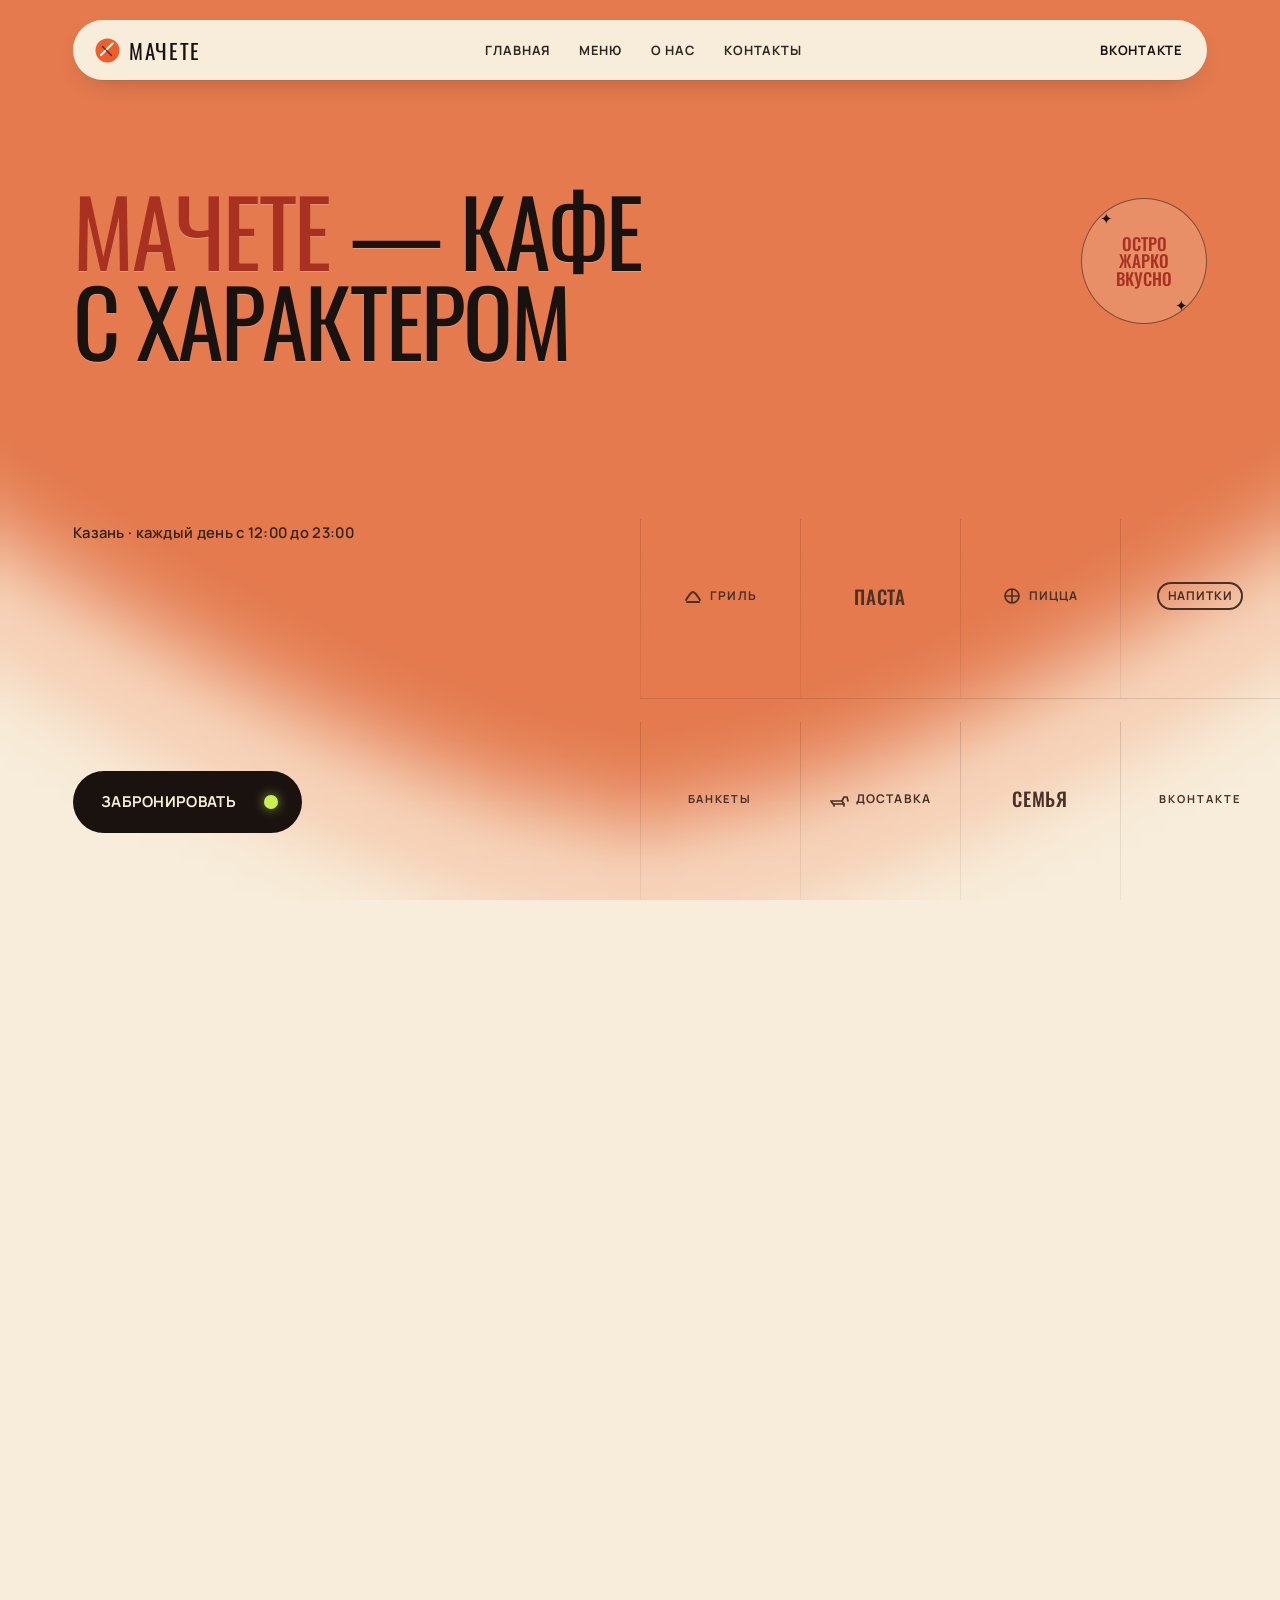
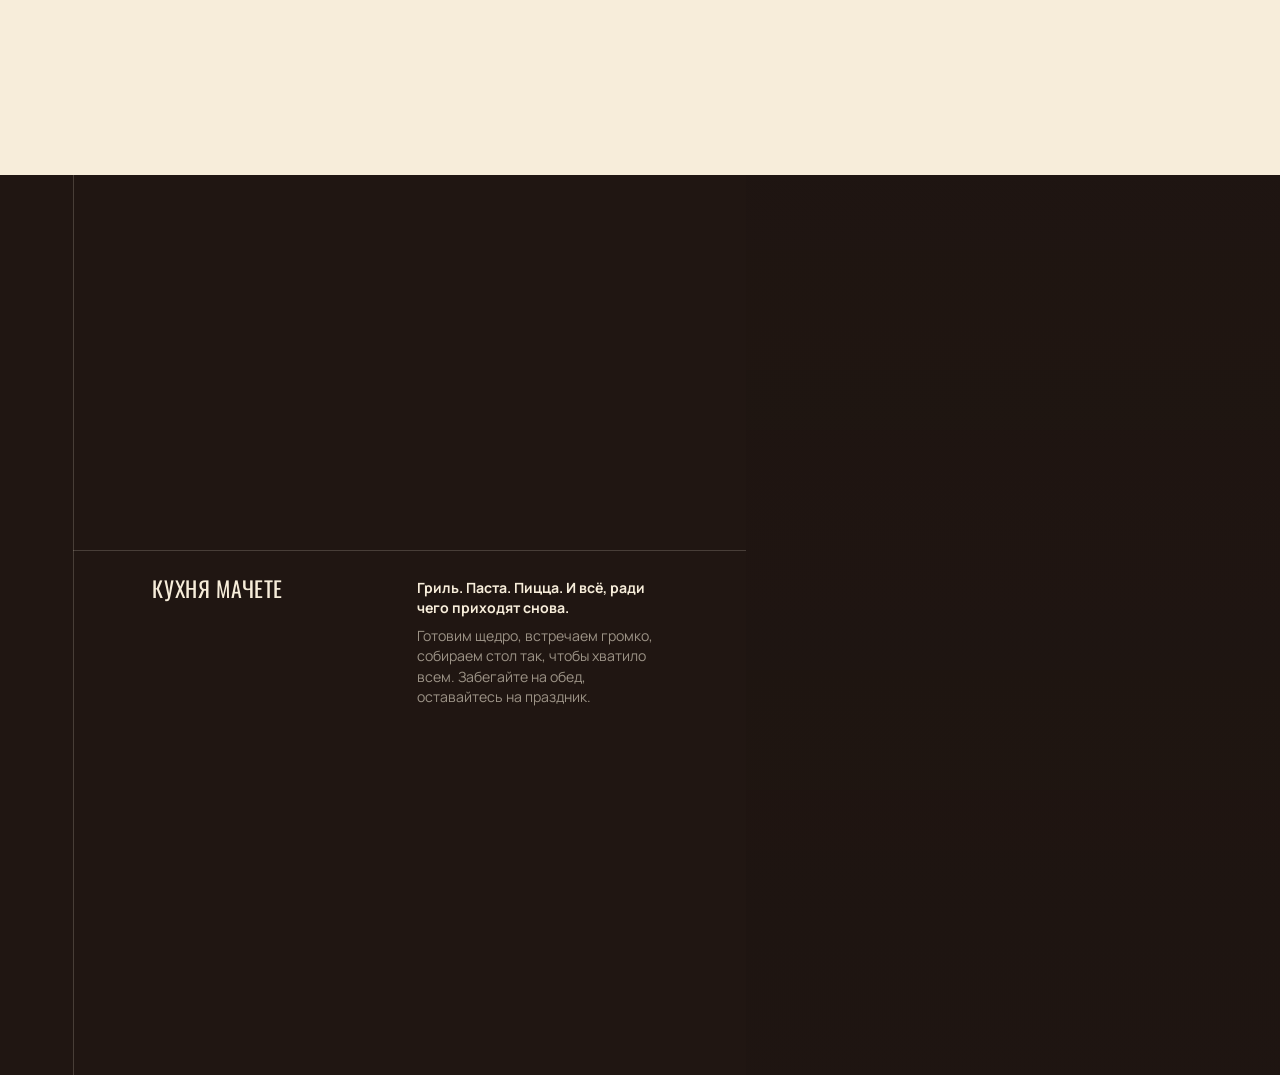
==== index.html @ 89a8388d "Добавить главную страницу сайта" ====
<!doctype html>
<html lang="ru">
<head>
  <meta charset="utf-8" />
  <meta name="viewport" content="width=device-width, initial-scale=1" />
  <title>Мачете — кафе с характером</title>
  <link rel="preconnect" href="https://fonts.googleapis.com" />
  <link rel="preconnect" href="https://fonts.gstatic.com" crossorigin />
  <link href="https://fonts.googleapis.com/css2?family=Manrope:wght@400;500;600;700;800&family=Oswald:wght@400;500;600&display=swap" rel="stylesheet" />
  <style>
    :root { --ink:#19120f; --ink-2:#3e2a20; --paper:#f7edda; --rim:#f5b98b; --accent:#a83122; --dot:#c9ef53; --panel:#201612; --panel-line:rgba(255,244,225,.18); --gut:clamp(20px,5.7vw,82px); --ease:cubic-bezier(.22,.7,.2,1); }
    * { box-sizing:border-box; margin:0; padding:0; }
    html,body { min-height:100%; background:var(--paper); }
    body { overflow-x:hidden; color:var(--ink); font-family:"Manrope",system-ui,sans-serif; -webkit-font-smoothing:antialiased; }
    a { color:inherit; text-decoration:none; }
    .atmo { position:fixed; inset:0; z-index:0; pointer-events:none; background:var(--paper); }
    #bg { position:absolute; inset:0; width:100%; height:100%; display:block; }
    main { position:relative; z-index:1; }
    .nav { position:fixed; z-index:50; top:20px; left:var(--gut); right:var(--gut); height:60px; border-radius:999px; background:var(--paper); display:grid; grid-template-columns:auto minmax(0,1fr) auto; align-items:center; padding:0 10px 0 22px; box-shadow:0 1px 0 rgba(25,18,15,.06),0 10px 30px -18px rgba(25,18,15,.45); opacity:0; transform:translateY(-8px); animation:navin .9s var(--ease) .15s forwards; }
    @keyframes navin { to { opacity:1; transform:translateY(0); } }
    .brand { display:flex; align-items:center; gap:9px; white-space:nowrap; font-family:Oswald, sans-serif; font-size:21px; text-transform:uppercase; letter-spacing:.08em; }
    .brand svg { width:25px; height:25px; flex:none; }
    .links { position:static; min-width:0; display:flex; justify-content:center; gap:clamp(14px,2.25vw,30px); font-size:clamp(11px,1vw,13px); font-weight:700; text-transform:uppercase; letter-spacing:.07em; opacity:.9; white-space:nowrap; }
    .links a { transition:opacity .2s ease,color .2s ease; }
    .links a:hover { opacity:.55; color:var(--accent); }
    .nav-right { min-width:0; display:flex; align-items:center; justify-content:flex-end; font-size:13px; font-weight:700; text-transform:uppercase; letter-spacing:.06em; }
    .login { padding:0 14px; transition:padding .35s var(--ease); white-space:nowrap; }
    .nav.on .login { padding-right:0; }
    .vk-short { display:none; }
    .nav.on .vk-full { display:none; }
    .nav.on .vk-short { display:inline; }
    .nav.on .links { gap:clamp(10px,1.6vw,22px); font-size:clamp(10px,.9vw,12px); }
    .navcta { width:42px; height:42px; overflow:hidden; border-radius:999px; margin-left:-42px; transform:scale(0); transform-origin:100% 50%; transition:transform .35s var(--ease),width .65s var(--ease) .22s,margin .35s var(--ease); }
    .nav.on .navcta { width:170px; margin-left:16px; transform:scale(1); }
    .navcta .lbl { opacity:0; transition:opacity .4s ease .45s; }
    .nav.on .navcta .lbl { opacity:1; }
    .btn { position:relative; display:inline-flex; align-items:center; height:42px; width:170px; padding:0 46px 0 18px; border:0; border-radius:999px; background:var(--ink); color:var(--paper); font:700 13px/1 "Manrope",system-ui,sans-serif; letter-spacing:.02em; text-transform:uppercase; white-space:nowrap; cursor:pointer; overflow:hidden; }
    .btn .dot { position:absolute; right:16px; top:50%; width:10px; height:10px; margin-top:-5px; border-radius:50%; background:var(--dot); box-shadow:0 0 12px rgba(201,239,83,.65); transition:width .45s var(--ease),height .45s var(--ease),right .45s var(--ease),margin .45s var(--ease),box-shadow .45s var(--ease); display:grid; place-items:center; }
    .btn .dot svg { width:12px; height:12px; opacity:0; transform:translateX(-4px); transition:opacity .3s ease .05s,transform .3s var(--ease) .05s; }
    .btn:hover .dot { width:32px; height:32px; right:5px; margin-top:-16px; box-shadow:none; }
    .btn:hover .dot svg { opacity:1; transform:translateX(0); }
    .btn.lg { height:62px; width:auto; padding:0 66px 0 28px; font-size:15px; }
    .btn.lg .dot { width:14px; height:14px; right:24px; margin-top:-7px; }
    .btn.lg .dot svg { width:16px; height:16px; }
    .btn.lg:hover .dot { width:48px; height:48px; right:7px; margin-top:-24px; }
    .hero { position:relative; min-height:640px; height:100vh; }
    #h1 { position:absolute; top:20.5vh; left:var(--gut); right:var(--gut); max-width:1000px; font-family:Oswald,"Arial Narrow",sans-serif; font-weight:400; font-size:clamp(48px,7.2vw,108px); line-height:.98; letter-spacing:-.025em; text-transform:uppercase; text-shadow:0 1px 0 rgba(247,237,218,.28); }
    .hl { color:var(--accent); }
    .trust { position:absolute; top:58vh; left:var(--gut); font-size:clamp(14px,1.15vw,18px); letter-spacing:.02em; color:#342219; font-weight:600; }
    .hero-cta { position:absolute; left:var(--gut); bottom:7.5vh; }
    .sticker { position:absolute; right:var(--gut); top:22vh; width:126px; height:126px; border-radius:50%; border:1px solid rgba(25,18,15,.52); display:grid; place-items:center; text-align:center; font:500 17px/1.03 Oswald,sans-serif; text-transform:uppercase; transform:rotate(11deg); color:var(--accent); background:rgba(247,237,218,.18); }
    .sticker::before { content:"✦"; position:absolute; top:11px; left:18px; font-size:15px; color:var(--ink); }
    .sticker::after { content:"✦"; position:absolute; bottom:11px; right:18px; font-size:15px; color:var(--ink); }
    .logos { position:absolute; right:0; width:50%; top:55vh; bottom:0; display:grid; grid-template-columns:repeat(4,1fr); grid-template-rows:repeat(2,1fr); }
    .logo-cell { position:relative; display:flex; align-items:center; justify-content:center; color:#4a3025; opacity:0; transform:translateY(14px); }
    body.ready .logo-cell { animation:fu .9s var(--ease) forwards; animation-delay:var(--d); }
    .logo-cell::before { content:""; position:absolute; top:12%; bottom:0; left:0; width:1px; background:linear-gradient(to bottom,rgba(25,18,15,.15),rgba(25,18,15,.05)); }
    .logo-cell:nth-child(n+5)::after { content:""; position:absolute; top:0; left:0; right:0; height:1px; background:rgba(25,18,15,.12); }
    .logo-mark { display:flex; align-items:center; gap:7px; font:700 12px/1 "Manrope",sans-serif; letter-spacing:.1em; text-transform:uppercase; }
    .logo-mark svg { width:20px; height:20px; flex:none; }
    .logo-mark.script { font:500 19px/1 Oswald,sans-serif; letter-spacing:.04em; }
    .logo-mark.tag { font-size:12px; letter-spacing:.07em; border:2px solid currentColor; border-radius:999px; padding:6px 9px; }
    .logo-mark.tiny { font-size:11px; letter-spacing:.18em; }
    @keyframes fu { to { opacity:1; transform:translateY(0); } }
    .fade-up { opacity:0; transform:translateY(14px); }
    body.ready .fade-up { animation:fu .9s var(--ease) forwards; animation-delay:var(--d); }
    .statement { position:relative; height:306vh; margin-top:-31vh; pointer-events:none; }
    .pin { position:sticky; top:0; height:100vh; }
    #stmt { position:absolute; top:40.5vh; left:0; right:0; text-align:center; font-family:Oswald,sans-serif; font-weight:400; font-size:clamp(25px,3.4vw,52px); line-height:1.08; letter-spacing:-.01em; text-transform:uppercase; white-space:nowrap; will-change:transform; }
    .split { position:relative; z-index:2; min-height:100vh; background:var(--panel); color:var(--paper); display:grid; grid-template-columns:58.3% 41.7%; }
    .l { position:relative; padding-left:var(--gut); overflow:hidden; }
    .l::before { content:""; position:absolute; top:0; bottom:0; left:var(--gut); width:1px; background:var(--panel-line); }
    #h2 { position:relative; z-index:1; margin:0; padding:21vh 0 0 6.2vw; font-family:Oswald,sans-serif; font-weight:400; font-size:clamp(42px,5.1vw,78px); line-height:.98; letter-spacing:-.015em; text-transform:uppercase; }
    #row { position:relative; z-index:1; margin-top:6.4vh; border-top:1px solid var(--panel-line); display:grid; grid-template-columns:1fr 1.05fr; gap:24px; padding:3vh 6vw 0 6.2vw; opacity:0; transform:translateY(14px); transition:opacity .9s var(--ease),transform .9s var(--ease); }
    #row.on { opacity:1; transform:translateY(0); }
    #row h3 { font:400 clamp(20px,1.7vw,26px)/1 Oswald,sans-serif; text-transform:uppercase; letter-spacing:.03em; }
    #row p { max-width:20em; font-size:clamp(13px,1.1vw,16px); line-height:1.45; color:rgba(247,237,218,.58); }
    #row p strong { display:block; margin-bottom:.55em; color:var(--paper); font-weight:700; }
    .r { position:relative; overflow:hidden; }
    #ship { position:absolute; inset:0; width:100%; height:100%; object-fit:cover; object-position:50% 50%; transform-origin:50% 50%; will-change:transform; filter:saturate(.9) contrast(1.04); }
    .r::after { content:""; position:absolute; inset:0; background:linear-gradient(180deg,rgba(25,18,15,.1),rgba(25,18,15,.22)); pointer-events:none; }
    .char { display:inline-block; white-space:pre; will-change:color,filter,opacity; }
    .word { display:inline-block; white-space:nowrap; }
    @media (max-width:820px) {
      .nav { top:12px; height:54px; padding-left:16px; }
      .links { display:none; }
      .login { padding:0 6px; }
      .nav.on .navcta { margin-left:8px; }
      #h1 { top:17vh; right:20px; font-size:15vw; line-height:.95; white-space:normal; }
      .sticker { width:92px; height:92px; right:22px; top:27vh; font-size:13px; }
      .trust { top:45vh; max-width:13em; }
      .logos { left:0; right:0; width:100%; top:53vh; bottom:18vh; }
      .logo-mark span { display:none; }
      .logo-mark { font-size:11px; }
      .logo-mark.script { font-size:15px; }
      .logo-mark.tag { font-size:10px; padding:5px 6px; }
      .hero-cta { bottom:6vh; }
      #stmt { top:38vh; padding:0 20px; white-space:normal; max-width:15em; margin:auto; font-size:30px; }
      #stmt br { display:none; }
      .split { grid-template-columns:1fr; grid-template-rows:auto 70vh; }
      #h2 { padding:16vh 6vw 0; font-size:16vw; }
      #row { grid-template-columns:1fr; gap:14px; padding:3vh 6vw 6vh; }
    }
  </style>
</head>
<body>
  <div class="atmo"><canvas id="bg" width="96" height="60"></canvas></div>
  <header class="nav" id="nav">
    <a class="brand" href="halden.html#hero"><svg viewBox="0 0 25 25" aria-hidden="true"><circle cx="12.5" cy="12.5" r="12" fill="#ed5d2d"/><path d="M6 17 17.5 5.5" stroke="#f7edda" stroke-width="2.4" stroke-linecap="round"/><path d="M7.5 8.5 16.5 17.5" stroke="#19120f" stroke-width="1.4" stroke-linecap="round" opacity=".7"/></svg><span>Мачете</span></a>
    <nav class="links" aria-label="Основная навигация"><a href="halden.html#hero">Главная</a><a href="menu.html">Меню</a><a href="halden.html#about">О нас</a><a href="halden.html#contacts">Контакты</a></nav>
    <div class="nav-right"><a class="login" href="https://vk.ru/cafemachete"><span class="vk-full">ВКонтакте</span><span class="vk-short">VK</span></a><div class="navcta"><button class="btn" type="button"><span class="lbl">Забронировать</span><span class="dot"><svg viewBox="0 0 12 12" aria-hidden="true"><path d="M4.5 2.5 8 6l-3.5 3.5" fill="none" stroke="#19120f" stroke-width="1.6" stroke-linecap="round" stroke-linejoin="round"/></svg></span></button></div></div>
  </header>
  <main>
    <section class="hero" id="hero">
      <h1 id="h1"><span class="hl">Мачете</span> — кафе<br>с характером</h1>
      <p class="trust fade-up" id="contacts" style="--d:1.15s">Казань · каждый день с 12:00 до 23:00</p>
      <div class="sticker fade-up" style="--d:1.05s">остро<br>жарко<br>вкусно</div>
      <div class="hero-cta fade-up" style="--d:1.3s"><button class="btn lg" type="button">Забронировать<span class="dot"><svg viewBox="0 0 16 16" aria-hidden="true"><path d="M5.5 3.5 10 8l-4.5 4.5" fill="none" stroke="#19120f" stroke-width="1.8" stroke-linecap="round" stroke-linejoin="round"/></svg></span></button></div>
      <div class="logos" id="menu" aria-label="Что есть в Мачете">
        <div class="logo-cell" style="--d:1.25s"><div class="logo-mark"><svg viewBox="0 0 20 20" aria-hidden="true"><path d="M3 14c3-5 5-8 7-8s4 3 7 8" fill="none" stroke="currentColor" stroke-width="2" stroke-linecap="round"/><path d="M4 16h12" stroke="currentColor" stroke-width="2" stroke-linecap="round"/></svg><span>ГРИЛЬ</span></div></div>
        <div class="logo-cell" style="--d:1.32s"><div class="logo-mark script">Паста</div></div>
        <div class="logo-cell" style="--d:1.39s"><div class="logo-mark"><svg viewBox="0 0 20 20" aria-hidden="true"><circle cx="10" cy="10" r="7" fill="none" stroke="currentColor" stroke-width="1.7"/><path d="M10 3v14M3 10h14" stroke="currentColor" stroke-width="1.7"/></svg><span>ПИЦЦА</span></div></div>
        <div class="logo-cell" style="--d:1.46s"><div class="logo-mark tag">НАПИТКИ</div></div>
        <div class="logo-cell" style="--d:1.42s"><div class="logo-mark tiny">БАНКЕТЫ</div></div>
        <div class="logo-cell" style="--d:1.49s"><div class="logo-mark"><svg viewBox="0 0 20 20" aria-hidden="true"><path d="M2 12h11l2 3H4zM13 12l2-4h3l1 4M5 15v2m10-2v2" fill="none" stroke="currentColor" stroke-width="1.7" stroke-linecap="round" stroke-linejoin="round"/></svg><span>ДОСТАВКА</span></div></div>
        <div class="logo-cell" style="--d:1.56s"><div class="logo-mark script">Семья</div></div>
        <div class="logo-cell" style="--d:1.63s"><div class="logo-mark tiny">ВКОНТАКТЕ</div></div>
      </div>
    </section>
    <section class="statement" id="statement"><div class="pin"><p id="stmt">Место, где свои<br> встречаются за большим столом,<br> заказывают ещё одну порцию<br> и остаются до закрытия</p></div></section>
    <section class="split" id="split"><div class="l"><h2 id="h2">Еда, которая<br>держит удар</h2><div id="row"><h3>Кухня Мачете</h3><p><strong>Гриль. Паста. Пицца. И всё, ради чего приходят снова.</strong>Готовим щедро, встречаем громко, собираем стол так, чтобы хватило всем. Забегайте на обед, оставайтесь на праздник.</p></div></div><div class="r" id="about"><img id="ship" alt="Тёплый интерьер кафе с большим столом и ужином" src="https://images.unsplash.com/photo-1552566626-52f8b828add9?auto=format&amp;fit=crop&amp;w=1400&amp;q=85" /></div></section>
  </main>
  <script>
    (() => {
      const $ = (s) => document.querySelector(s);
      const bg = $('#bg'), ctx = bg.getContext('2d'), nav = $('#nav'), stmt = $('#stmt'), h1 = $('#h1'), h2 = $('#h2'), row = $('#row'), ship = $('#ship'), split = $('#split');
      const clamp = (v,a=0,b=1) => Math.max(a,Math.min(b,v));
      const smooth = (v) => v*v*(3-2*v);
      function splitText(el) { const nodes=[...el.childNodes], frag=document.createDocumentFragment(); nodes.forEach(node=>{ if(node.nodeType===3){ node.textContent.split(/(\s+)/).forEach(chunk=>{ if(!chunk)return; if(/^\s+$/.test(chunk))frag.appendChild(document.createTextNode(chunk)); else {const w=document.createElement('span');w.className='word';[...chunk].forEach(ch=>{const s=document.createElement('span');s.className='char';s.textContent=ch;w.appendChild(s)});frag.appendChild(w)} }); } else if(node.nodeType===1&&node.tagName==='BR')frag.appendChild(node.cloneNode()); else if(node.nodeType===1){const w=document.createElement('span');w.className='word '+node.className;[...node.textContent].forEach(ch=>{const s=document.createElement('span');s.className='char';s.textContent=ch;s.dataset.accent='1';w.appendChild(s)});frag.appendChild(w)} }); el.replaceChildren(frag); return [...el.querySelectorAll('.char')]; }
      const chars1=splitText(h1), charsS=splitText(stmt), chars2=splitText(h2);
      function mix(a,b,t){const pa=a.match(/\w\w/g).map(x=>parseInt(x,16)),pb=b.match(/\w\w/g).map(x=>parseInt(x,16));return `rgb(${pa.map((v,i)=>Math.round(v+(pb[i]-v)*clamp(t))).join(',')})`;}
      function paint(chars,p,spread,final,accent,ghost){const n=chars.length;chars.forEach((ch,i)=>{const t=clamp((p*(1+spread)-i/n)/spread);let op=0,blur=8,color=ghost;if(t>0&&t<.35){op=t/.35;blur=8-6.5*(t/.35)}else if(t>=.35&&t<.7){op=1;const u=(t-.35)/.35;color=mix(ghost,accent,u);blur=1.5*(1-u)}else if(t>=.7){op=1;color=ch.dataset.accent?accent:mix(accent,final,(t-.7)/.3);blur=0}ch.style.opacity=op;ch.style.filter=`blur(${blur}px)`;ch.style.color=color})}
      paint(chars1,0,.35,'#19120f','#a83122','#fff7e9');paint(charsS,0,.16,'#19120f','#a83122','#fff7e9');paint(chars2,0,.35,'#fff7e9','#f7b35e','#795b4a');
      const keys=[0,.03,.08,.18,.40,.66,.87,1.15,1.43,1.8],tips=[.30,.45,.65,.80,.95,1.05,1.05,1.10,1.30,2.40],halves=[.34,.38,.38,.38,.38,.46,.66,.90,1.60,3.00],softs=[.22,.26,.22,.22,.19,.16,.13,.10,.10,.10];
      let cur={tip:-.3,half:.3,soft:.1},target={...cur},introStart=performance.now(),introDone=false;
      function interp(arr,q){if(q<=keys[0])return arr[0];for(let i=1;i<keys.length;i++){if(q<=keys[i]){const t=(q-keys[i-1])/(keys[i]-keys[i-1]);return arr[i-1]+(arr[i]-arr[i-1])*t}}return arr[arr.length-1]}
      function edgeDist(px,py,tip,half,aspect){const pts=[];for(let i=0;i<48;i++){const yy=-.3+(tip+.3)*i/47;pts.push([half*aspect*Math.pow(Math.max(0,1-yy/tip),.72),yy])}let d=999;for(let i=1;i<pts.length;i++){const[x1,y1]=pts[i-1],[x2,y2]=pts[i],vx=x2-x1,vy=y2-y1,wx=px-x1,wy=py-y1,t=clamp((wx*vx+wy*vy)/(vx*vx+vy*vy),0,1),dx=px-(x1+t*vx),dy=py-(y1+t*vy);d=Math.min(d,Math.hypot(dx,dy))}const inside=py<tip&&px<half*aspect*Math.pow(Math.max(0,1-py/tip),.72);return(inside?-d:d)-.25}
      function drawGlow(){const W=bg.width,H=bg.height,now=performance.now(),q=scrollY/innerHeight;if(!introDone){const a=clamp((now-introStart-250)/1050),e=smooth(a);target={tip:.30,half:.34,soft:.22};cur.tip=-.3+.6*e;cur.half=.3+.04*e;cur.soft=.1+.12*e;if(a>=1)introDone=true}else{target.tip=interp(tips,q)+Math.sin(now*.00033+1.3)*.02;target.half=interp(halves,q)+Math.sin(now*.0005)*.015;target.soft=interp(softs,q)}if(introDone){cur.tip+=(target.tip-cur.tip)*.12;cur.half+=(target.half-cur.half)*.12;cur.soft+=(target.soft-cur.soft)*.12}const im=ctx.createImageData(W,H),data=im.data,aspect=innerWidth/innerHeight;for(let y=0;y<H;y++){const py=y/(H-1);for(let x=0;x<W;x++){const px=Math.abs(x/(W-1)-.5)*aspect,sd=edgeDist(px,py,cur.tip,cur.half,aspect),g=1-smooth(clamp((sd+cur.soft)/(2*cur.soft)));let c;if(g<.38){const u=smooth(g/.38);c=[247+(246-247)*u,237+(210-237)*u,218+(184-218)*u]}else{const u=smooth((g-.38)/.62);c=[246+(228-246)*u,210+(122-210)*u,184+(78-184)*u]}const i=(y*W+x)*4;data[i]=c[0];data[i+1]=c[1];data[i+2]=c[2];data[i+3]=255}}ctx.putImageData(im,0,0)}
      function onScroll(){const q=scrollY/innerHeight,hp=clamp((performance.now()-introStart-250)/1250);paint(chars1,hp,.35,'#19120f','#a83122','#fff7e9');const p=clamp((q-.56)/2.03),s=clamp((q-.69)/.74);stmt.style.transform=`translateY(${.205*Math.pow(1-s,2)*innerHeight}px)`;paint(charsS,p,.16,'#19120f','#a83122','#fff7e9');nav.classList.toggle('on',p>.4);const splitTop=split.getBoundingClientRect().top,p2=clamp((.8-splitTop/innerHeight)/.65);paint(chars2,p2,.35,'#fff7e9','#f7b35e','#795b4a');row.classList.toggle('on',p2>.92);ship.style.transform=`scale(${1.08-.08*clamp(1-splitTop/innerHeight)})`}
      function tick(){drawGlow();onScroll();requestAnimationFrame(tick)}
      requestAnimationFrame(()=>{document.body.classList.add('ready');tick()});window.addEventListener('scroll',onScroll,{passive:true});window.addEventListener('resize',()=>{bg.width=96;bg.height=60;onScroll()},{passive:true});
    })();
  </script>
</body>
</html>
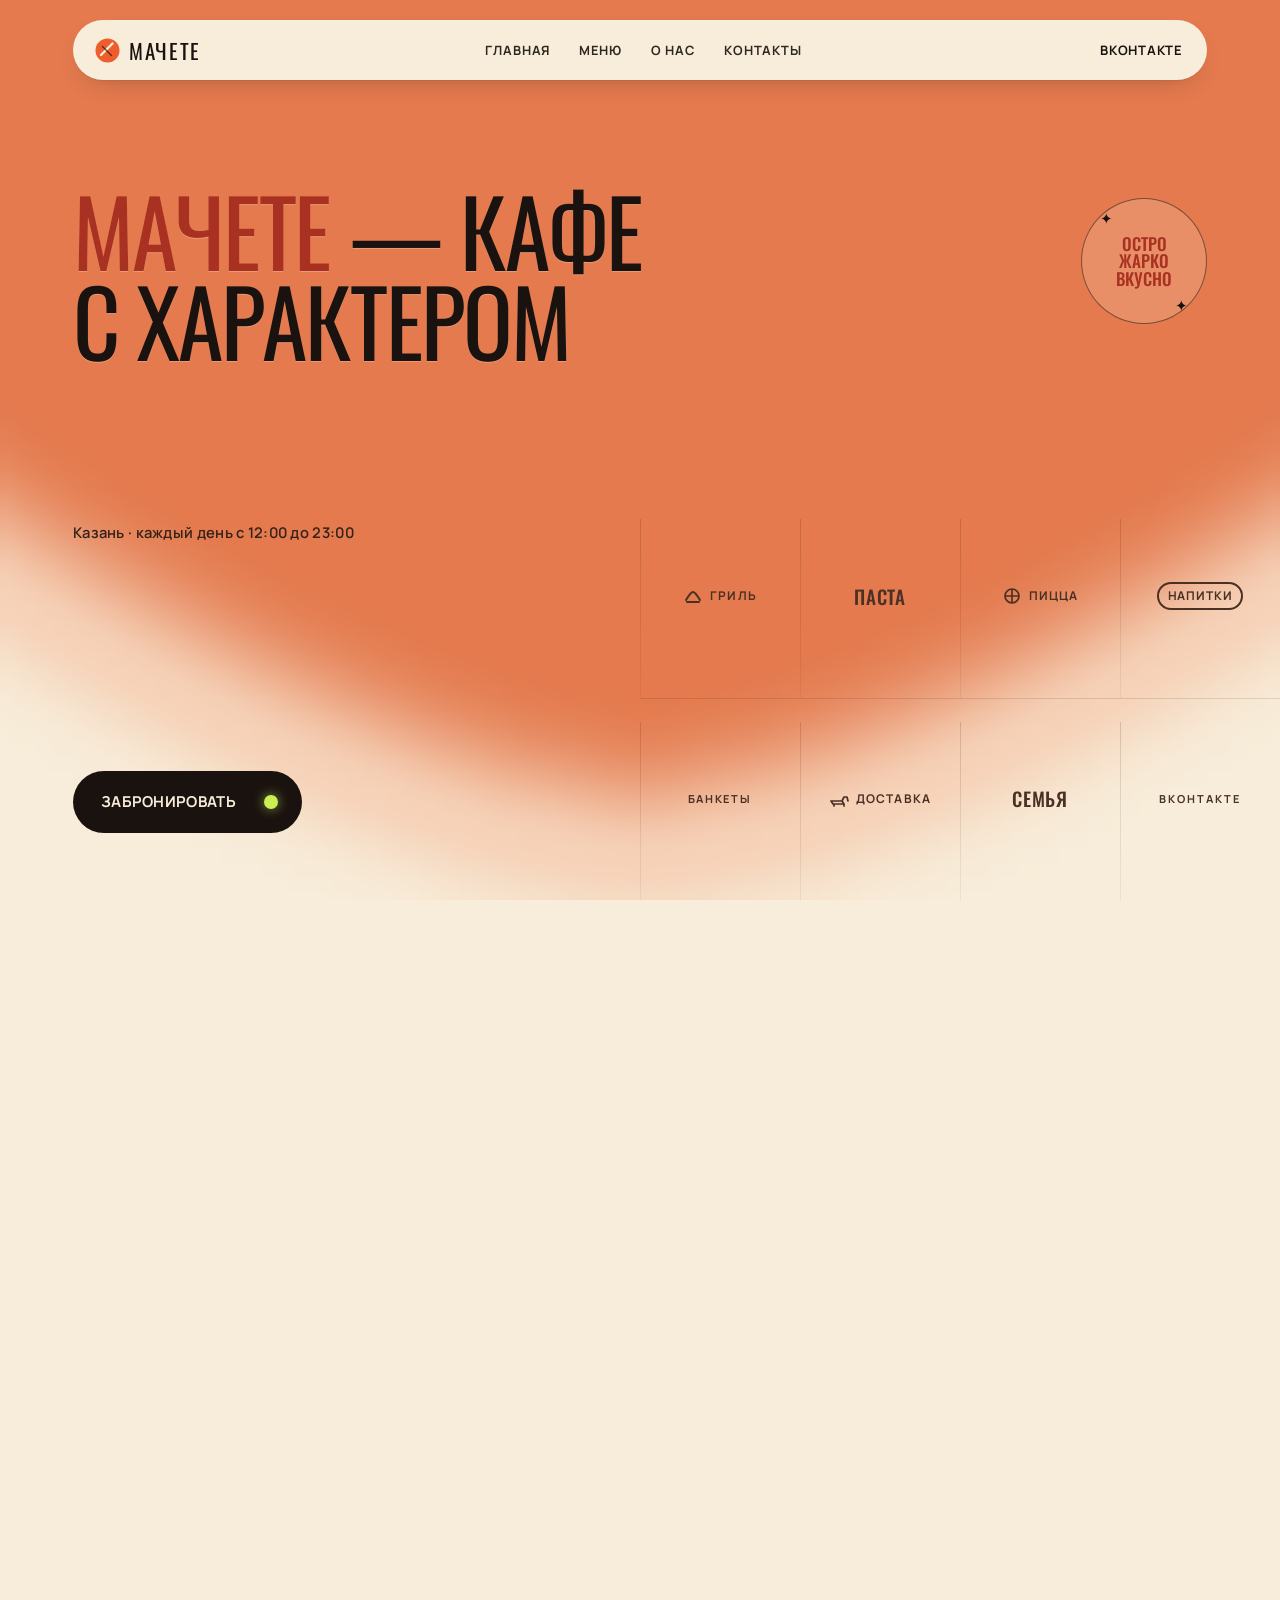
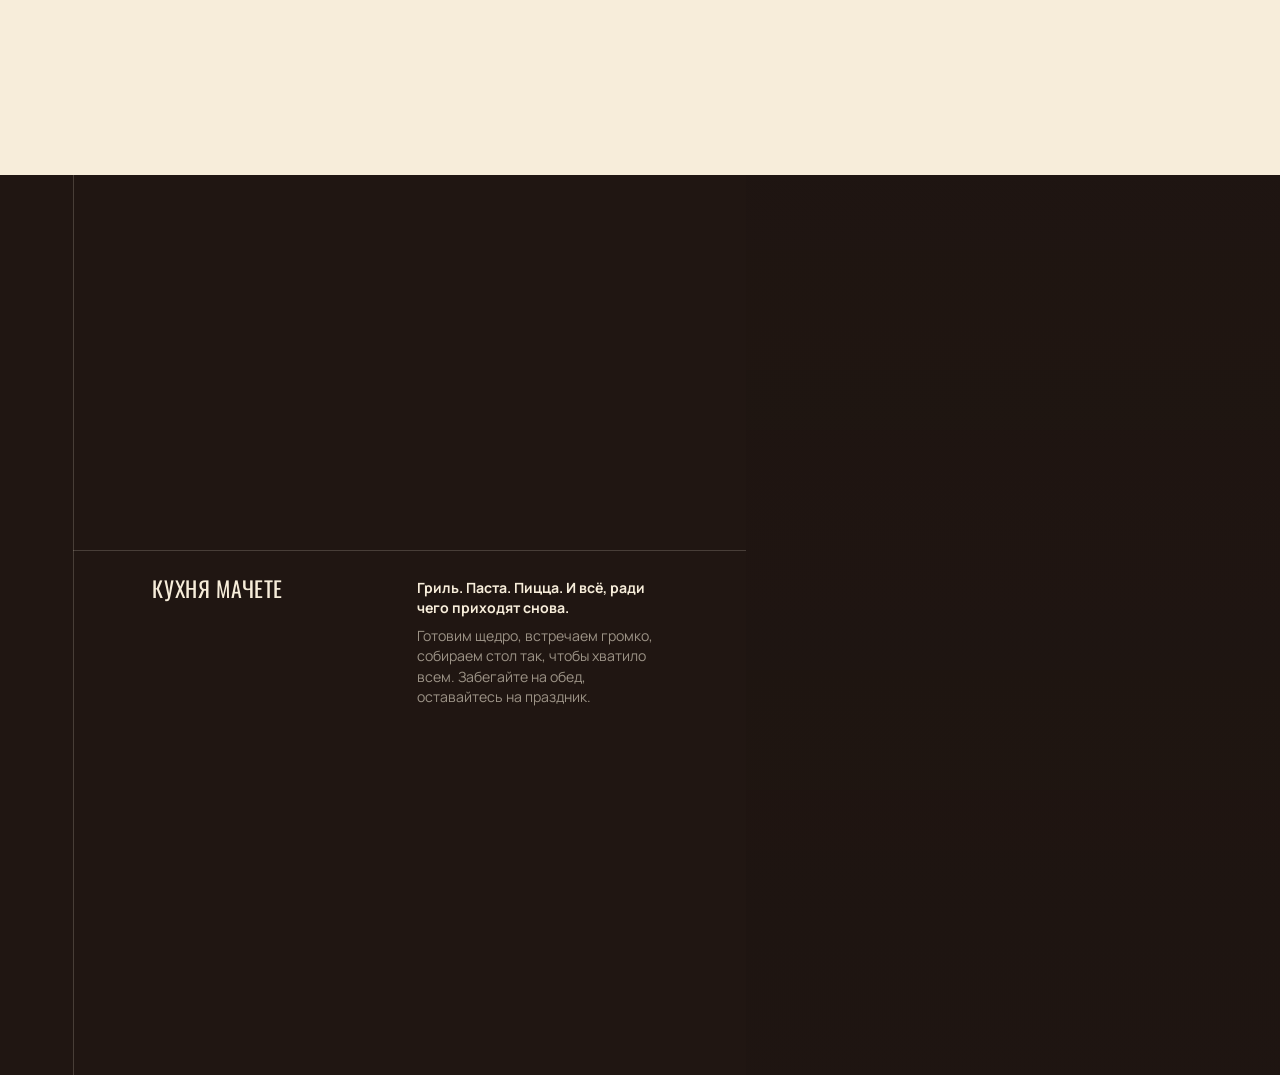
==== commit d9d0c752: "Исправить ссылки на главную страницу" ====
--- a/index.html
+++ b/index.html
@@ -106,8 +106,8 @@
 <body>
   <div class="atmo"><canvas id="bg" width="96" height="60"></canvas></div>
   <header class="nav" id="nav">
-    <a class="brand" href="halden.html#hero"><svg viewBox="0 0 25 25" aria-hidden="true"><circle cx="12.5" cy="12.5" r="12" fill="#ed5d2d"/><path d="M6 17 17.5 5.5" stroke="#f7edda" stroke-width="2.4" stroke-linecap="round"/><path d="M7.5 8.5 16.5 17.5" stroke="#19120f" stroke-width="1.4" stroke-linecap="round" opacity=".7"/></svg><span>Мачете</span></a>
-    <nav class="links" aria-label="Основная навигация"><a href="halden.html#hero">Главная</a><a href="menu.html">Меню</a><a href="halden.html#about">О нас</a><a href="halden.html#contacts">Контакты</a></nav>
+    <a class="brand" href="index.html#hero"><svg viewBox="0 0 25 25" aria-hidden="true"><circle cx="12.5" cy="12.5" r="12" fill="#ed5d2d"/><path d="M6 17 17.5 5.5" stroke="#f7edda" stroke-width="2.4" stroke-linecap="round"/><path d="M7.5 8.5 16.5 17.5" stroke="#19120f" stroke-width="1.4" stroke-linecap="round" opacity=".7"/></svg><span>Мачете</span></a>
+    <nav class="links" aria-label="Основная навигация"><a href="index.html#hero">Главная</a><a href="menu.html">Меню</a><a href="index.html#about">О нас</a><a href="index.html#contacts">Контакты</a></nav>
     <div class="nav-right"><a class="login" href="https://vk.ru/cafemachete"><span class="vk-full">ВКонтакте</span><span class="vk-short">VK</span></a><div class="navcta"><button class="btn" type="button"><span class="lbl">Забронировать</span><span class="dot"><svg viewBox="0 0 12 12" aria-hidden="true"><path d="M4.5 2.5 8 6l-3.5 3.5" fill="none" stroke="#19120f" stroke-width="1.6" stroke-linecap="round" stroke-linejoin="round"/></svg></span></button></div></div>
   </header>
   <main>
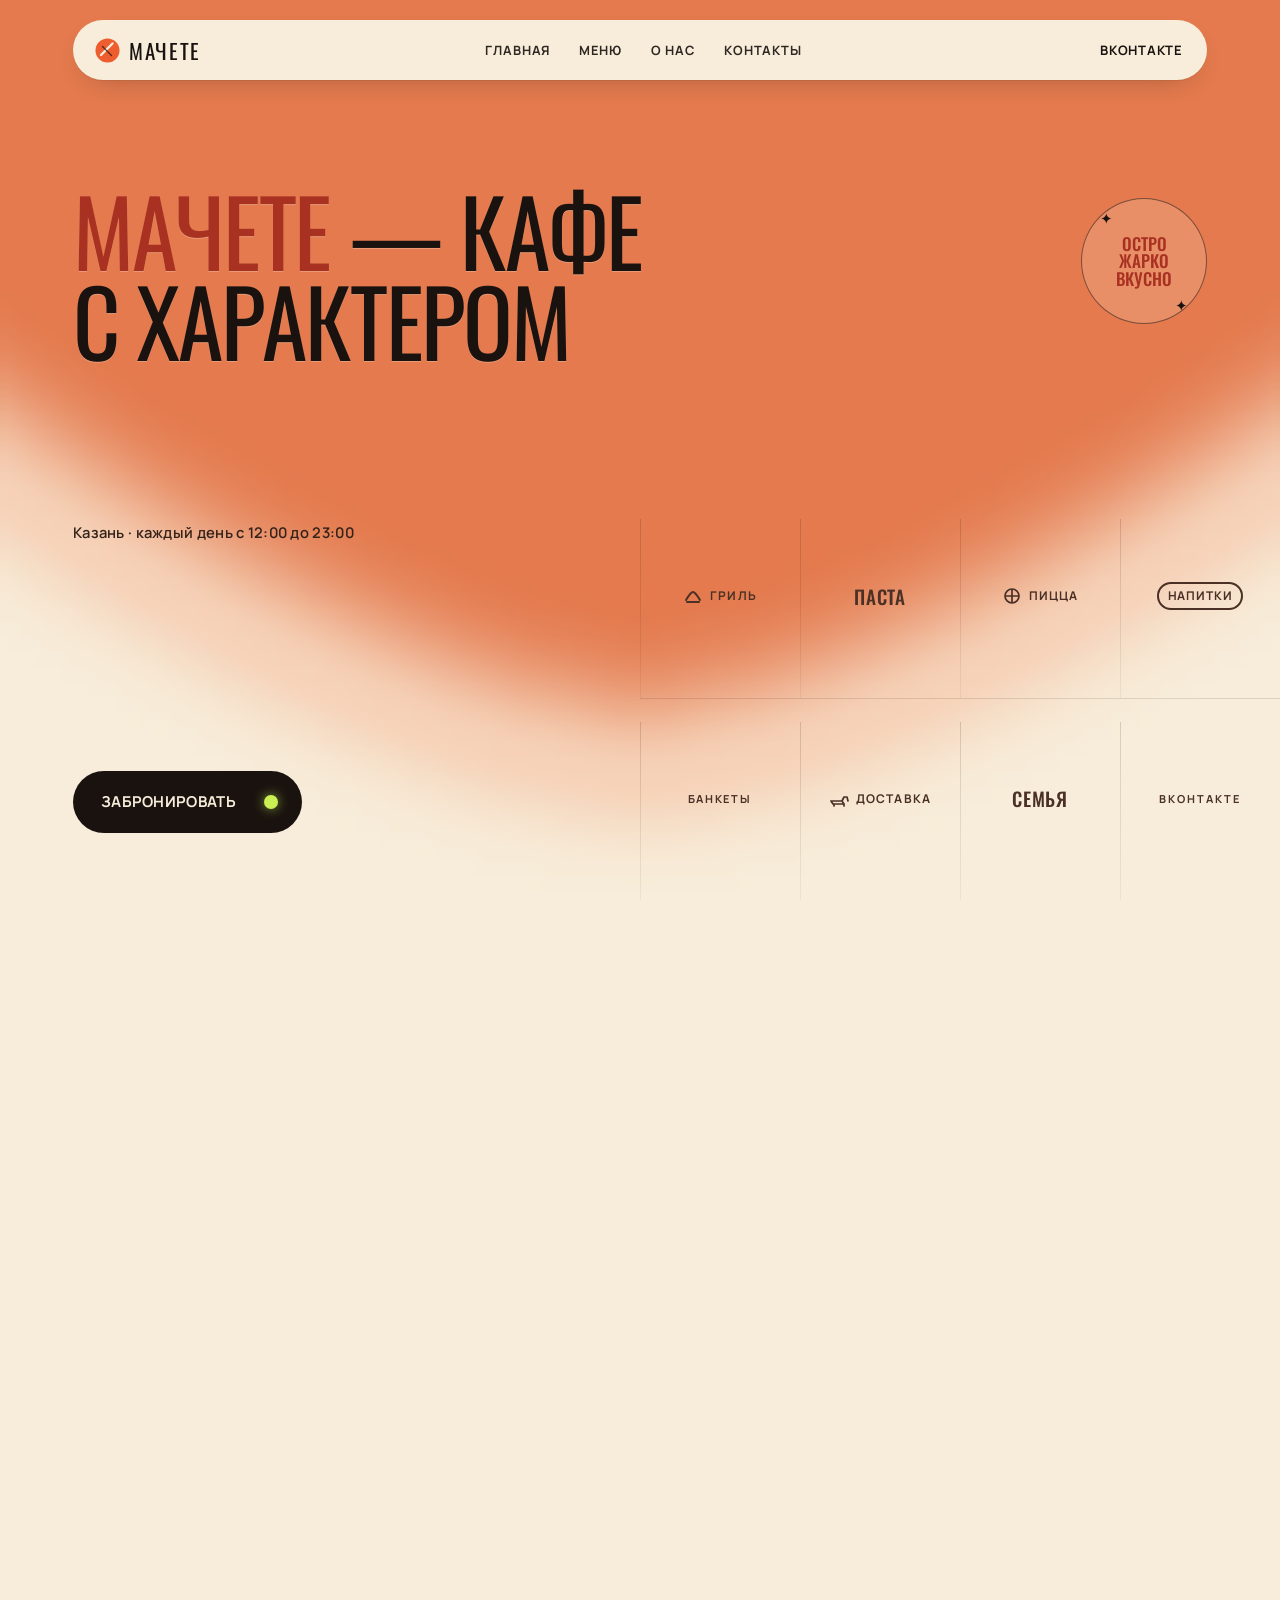
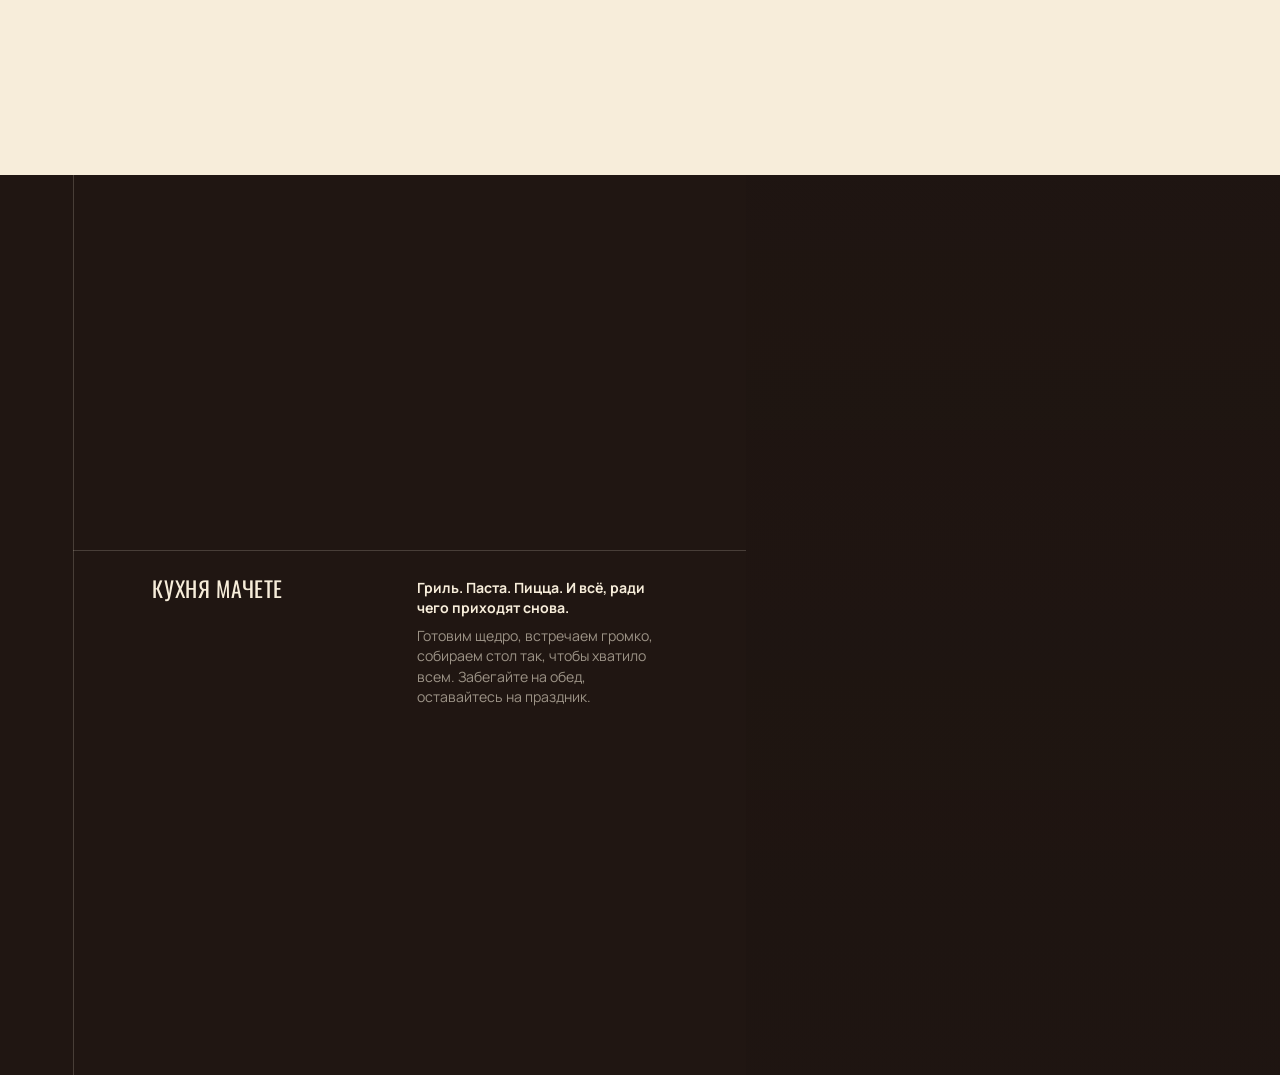
==== commit 72e78aa1: "Исправить мобильную навигацию" ====
--- a/index.html
+++ b/index.html
@@ -83,7 +83,7 @@
     .word { display:inline-block; white-space:nowrap; }
     @media (max-width:820px) {
       .nav { top:12px; height:54px; padding-left:16px; }
-      .links { display:none; }
+      .links { display:none; } .brand { grid-column:1; } .nav-right { grid-column:3; margin-left:auto; }
       .login { padding:0 6px; }
       .nav.on .navcta { margin-left:8px; }
       #h1 { top:17vh; right:20px; font-size:15vw; line-height:.95; white-space:normal; }
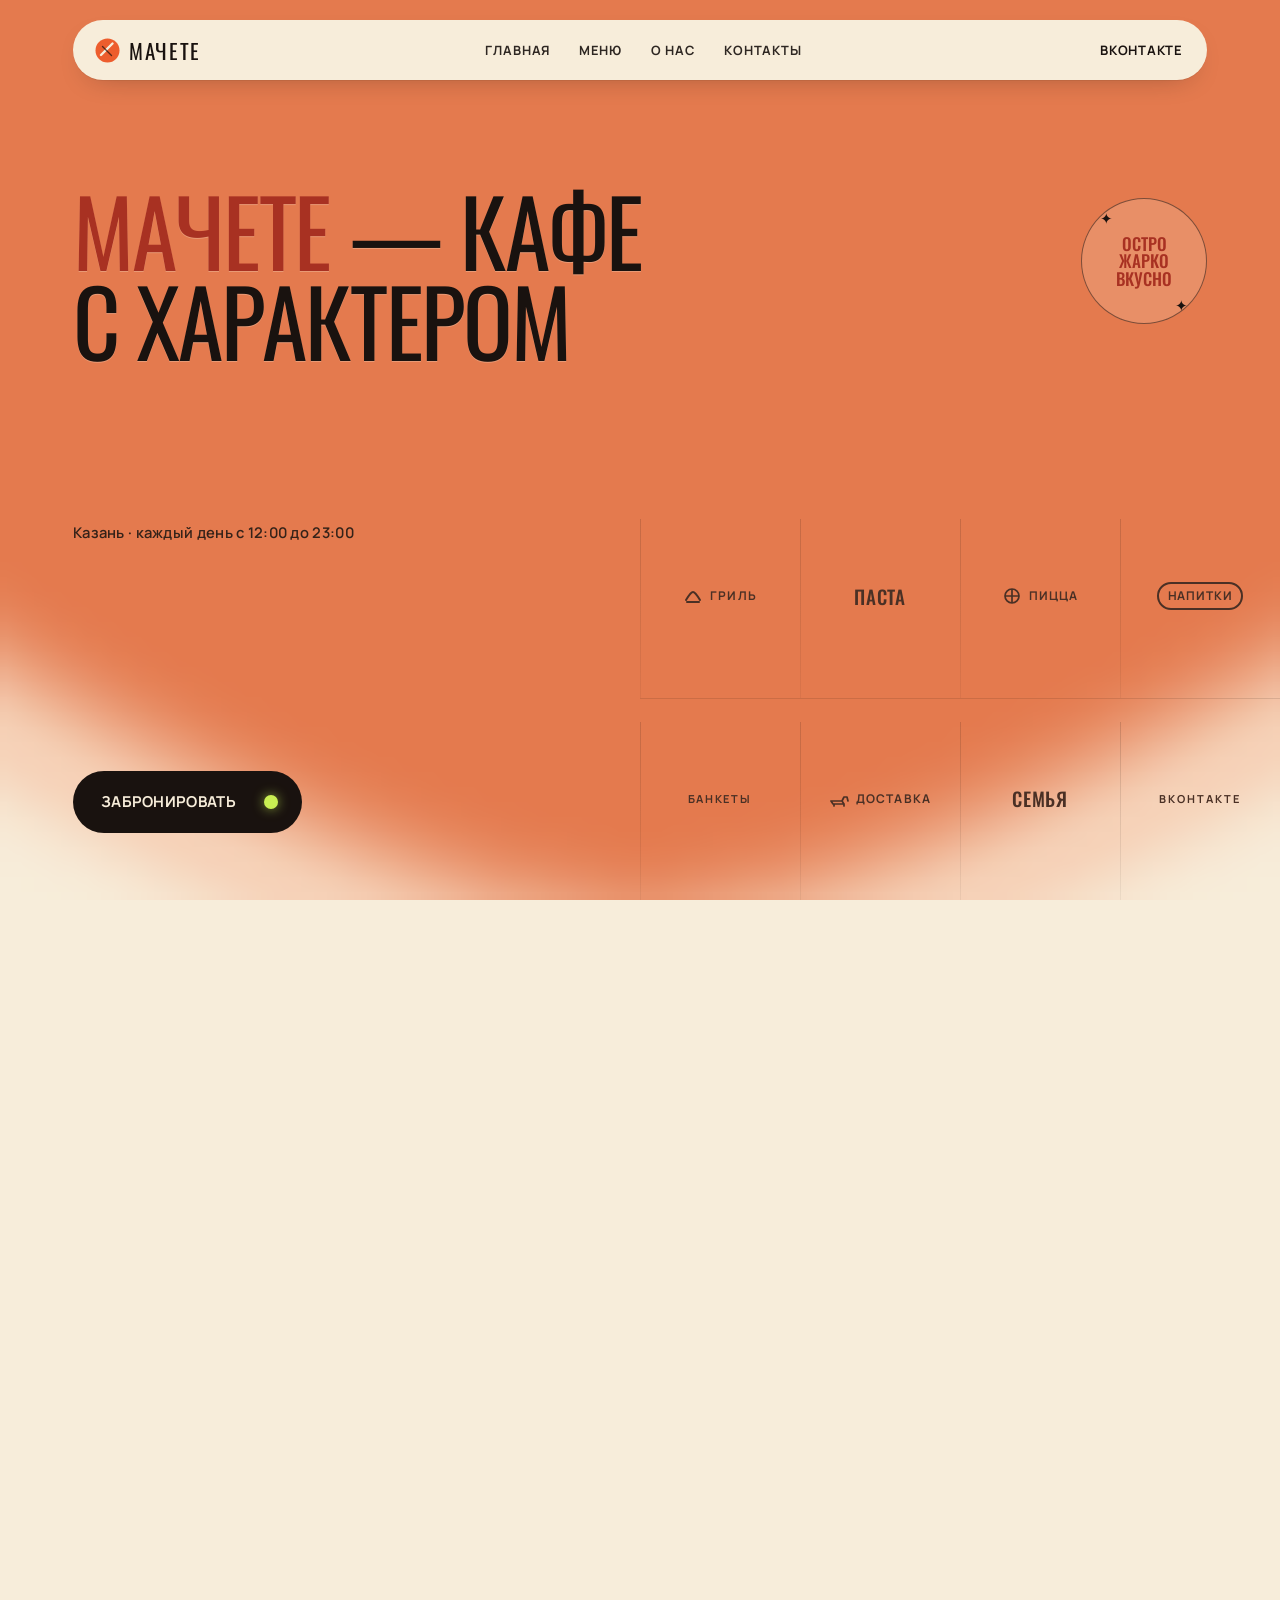
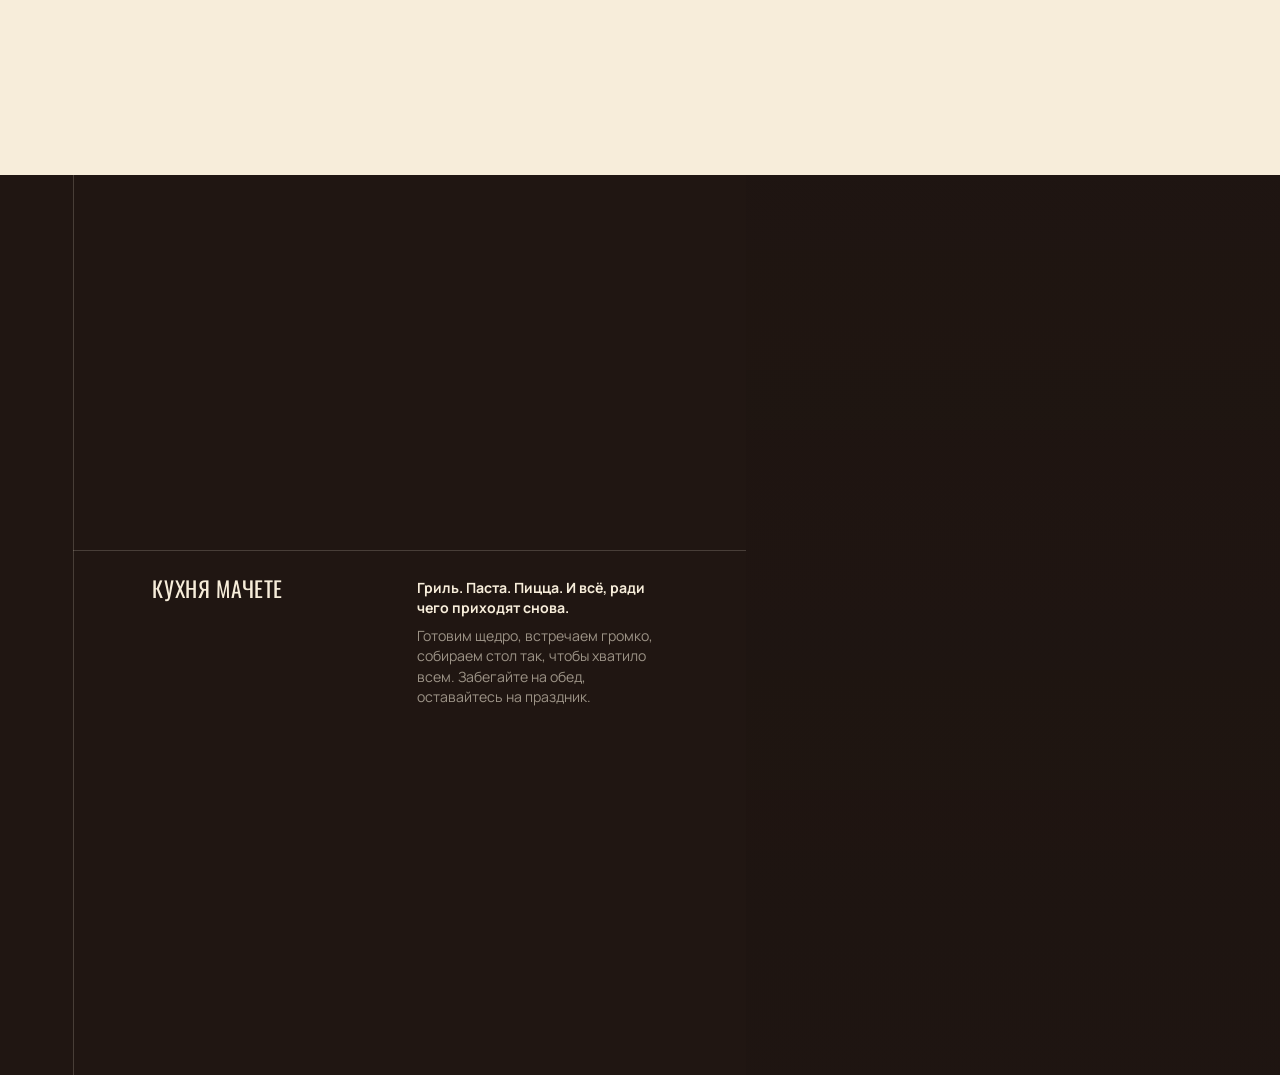
==== commit 792efb84: "Сделать мобильную главную аккуратной" ====
--- a/index.html
+++ b/index.html
@@ -30,6 +30,7 @@
     .nav.on .vk-full { display:none; }
     .nav.on .vk-short { display:inline; }
     .nav.on .links { gap:clamp(10px,1.6vw,22px); font-size:clamp(10px,.9vw,12px); }
+    .mobile-menu-toggle,.mobile-menu { display:none; }
     .navcta { width:42px; height:42px; overflow:hidden; border-radius:999px; margin-left:-42px; transform:scale(0); transform-origin:100% 50%; transition:transform .35s var(--ease),width .65s var(--ease) .22s,margin .35s var(--ease); }
     .nav.on .navcta { width:170px; margin-left:16px; transform:scale(1); }
     .navcta .lbl { opacity:0; transition:opacity .4s ease .45s; }
@@ -82,14 +83,22 @@
     .char { display:inline-block; white-space:pre; will-change:color,filter,opacity; }
     .word { display:inline-block; white-space:nowrap; }
     @media (max-width:820px) {
-      .nav { top:12px; height:54px; padding-left:16px; }
+      .nav { top:12px; height:54px; padding-left:16px; grid-template-columns:auto 1fr auto; }
       .links { display:none; } .brand { grid-column:1; } .nav-right { grid-column:3; margin-left:auto; }
-      .login { padding:0 6px; }
+      .nav-right { display:flex; align-items:center; gap:9px; }
+      .mobile-menu-toggle { display:inline-flex; align-items:center; justify-content:center; height:32px; padding:0 10px; border:1px solid rgba(25,18,15,.18); border-radius:999px; background:transparent; color:var(--ink); font:800 10px/1 "Manrope",system-ui,sans-serif; letter-spacing:.08em; text-transform:uppercase; cursor:pointer; }
+      .mobile-menu-toggle[aria-expanded="true"] { background:var(--ink); color:var(--paper); }
+      .mobile-menu { position:fixed; z-index:45; top:76px; left:20px; right:20px; display:none; grid-template-columns:1fr 1fr; gap:8px; padding:12px; border:1px solid rgba(25,18,15,.12); border-radius:22px; background:rgba(247,237,218,.97); box-shadow:0 18px 42px -24px rgba(25,18,15,.55); }
+      .mobile-menu.open { display:grid; }
+      .mobile-menu a { padding:13px 12px; border:1px solid rgba(25,18,15,.12); border-radius:14px; font:800 11px/1 "Manrope",system-ui,sans-serif; letter-spacing:.06em; text-transform:uppercase; }
+      .mobile-menu a:last-child { grid-column:1 / -1; background:var(--accent); border-color:var(--accent); color:var(--paper); text-align:center; }
+      .login { padding:0; font-size:10px; }
+      .navcta { display:none !important; }
       .nav.on .navcta { margin-left:8px; }
       #h1 { top:17vh; right:20px; font-size:15vw; line-height:.95; white-space:normal; }
-      .sticker { width:92px; height:92px; right:22px; top:27vh; font-size:13px; }
-      .trust { top:45vh; max-width:13em; }
-      .logos { left:0; right:0; width:100%; top:53vh; bottom:18vh; }
+      .sticker { width:82px; height:82px; right:22px; top:38vh; font-size:11px; }
+      .trust { top:48vh; max-width:12em; }
+      .logos { left:0; right:0; width:100%; top:57vh; bottom:18vh; }
       .logo-mark span { display:none; }
       .logo-mark { font-size:11px; }
       .logo-mark.script { font-size:15px; }
@@ -108,8 +117,9 @@
   <header class="nav" id="nav">
     <a class="brand" href="index.html#hero"><svg viewBox="0 0 25 25" aria-hidden="true"><circle cx="12.5" cy="12.5" r="12" fill="#ed5d2d"/><path d="M6 17 17.5 5.5" stroke="#f7edda" stroke-width="2.4" stroke-linecap="round"/><path d="M7.5 8.5 16.5 17.5" stroke="#19120f" stroke-width="1.4" stroke-linecap="round" opacity=".7"/></svg><span>Мачете</span></a>
     <nav class="links" aria-label="Основная навигация"><a href="index.html#hero">Главная</a><a href="menu.html">Меню</a><a href="index.html#about">О нас</a><a href="index.html#contacts">Контакты</a></nav>
-    <div class="nav-right"><a class="login" href="https://vk.ru/cafemachete"><span class="vk-full">ВКонтакте</span><span class="vk-short">VK</span></a><div class="navcta"><button class="btn" type="button"><span class="lbl">Забронировать</span><span class="dot"><svg viewBox="0 0 12 12" aria-hidden="true"><path d="M4.5 2.5 8 6l-3.5 3.5" fill="none" stroke="#19120f" stroke-width="1.6" stroke-linecap="round" stroke-linejoin="round"/></svg></span></button></div></div>
+    <div class="nav-right"><button class="mobile-menu-toggle" type="button" aria-expanded="false" aria-controls="mobileMenu">Меню</button><a class="login" href="https://vk.ru/cafemachete"><span class="vk-full">ВКонтакте</span><span class="vk-short">VK</span></a><div class="navcta"><button class="btn" type="button"><span class="lbl">Забронировать</span><span class="dot"><svg viewBox="0 0 12 12" aria-hidden="true"><path d="M4.5 2.5 8 6l-3.5 3.5" fill="none" stroke="#19120f" stroke-width="1.6" stroke-linecap="round" stroke-linejoin="round"/></svg></span></button></div></div>
   </header>
+  <nav class="mobile-menu" id="mobileMenu" aria-label="Мобильная навигация"><a href="index.html#hero">Главная</a><a href="menu.html">Меню</a><a href="index.html#about">О нас</a><a href="index.html#contacts">Контакты</a><a href="https://vk.ru/cafemachete">ВКонтакте</a></nav>
   <main>
     <section class="hero" id="hero">
       <h1 id="h1"><span class="hl">Мачете</span> — кафе<br>с характером</h1>
@@ -133,7 +143,9 @@
   <script>
     (() => {
       const $ = (s) => document.querySelector(s);
-      const bg = $('#bg'), ctx = bg.getContext('2d'), nav = $('#nav'), stmt = $('#stmt'), h1 = $('#h1'), h2 = $('#h2'), row = $('#row'), ship = $('#ship'), split = $('#split');
+      const bg = $('#bg'), ctx = bg.getContext('2d'), nav = $('#nav'), stmt = $('#stmt'), h1 = $('#h1'), h2 = $('#h2'), row = $('#row'), ship = $('#ship'), split = $('#split'), mobileToggle = $('.mobile-menu-toggle'), mobileMenu = $('#mobileMenu');
+      mobileToggle?.addEventListener('click', () => { const open = mobileToggle.getAttribute('aria-expanded') === 'true'; mobileToggle.setAttribute('aria-expanded', String(!open)); mobileMenu?.classList.toggle('open', !open); });
+      mobileMenu?.querySelectorAll('a').forEach(link => link.addEventListener('click', () => { mobileToggle?.setAttribute('aria-expanded', 'false'); mobileMenu?.classList.remove('open'); }));
       const clamp = (v,a=0,b=1) => Math.max(a,Math.min(b,v));
       const smooth = (v) => v*v*(3-2*v);
       function splitText(el) { const nodes=[...el.childNodes], frag=document.createDocumentFragment(); nodes.forEach(node=>{ if(node.nodeType===3){ node.textContent.split(/(\s+)/).forEach(chunk=>{ if(!chunk)return; if(/^\s+$/.test(chunk))frag.appendChild(document.createTextNode(chunk)); else {const w=document.createElement('span');w.className='word';[...chunk].forEach(ch=>{const s=document.createElement('span');s.className='char';s.textContent=ch;w.appendChild(s)});frag.appendChild(w)} }); } else if(node.nodeType===1&&node.tagName==='BR')frag.appendChild(node.cloneNode()); else if(node.nodeType===1){const w=document.createElement('span');w.className='word '+node.className;[...node.textContent].forEach(ch=>{const s=document.createElement('span');s.className='char';s.textContent=ch;s.dataset.accent='1';w.appendChild(s)});frag.appendChild(w)} }); el.replaceChildren(frag); return [...el.querySelectorAll('.char')]; }
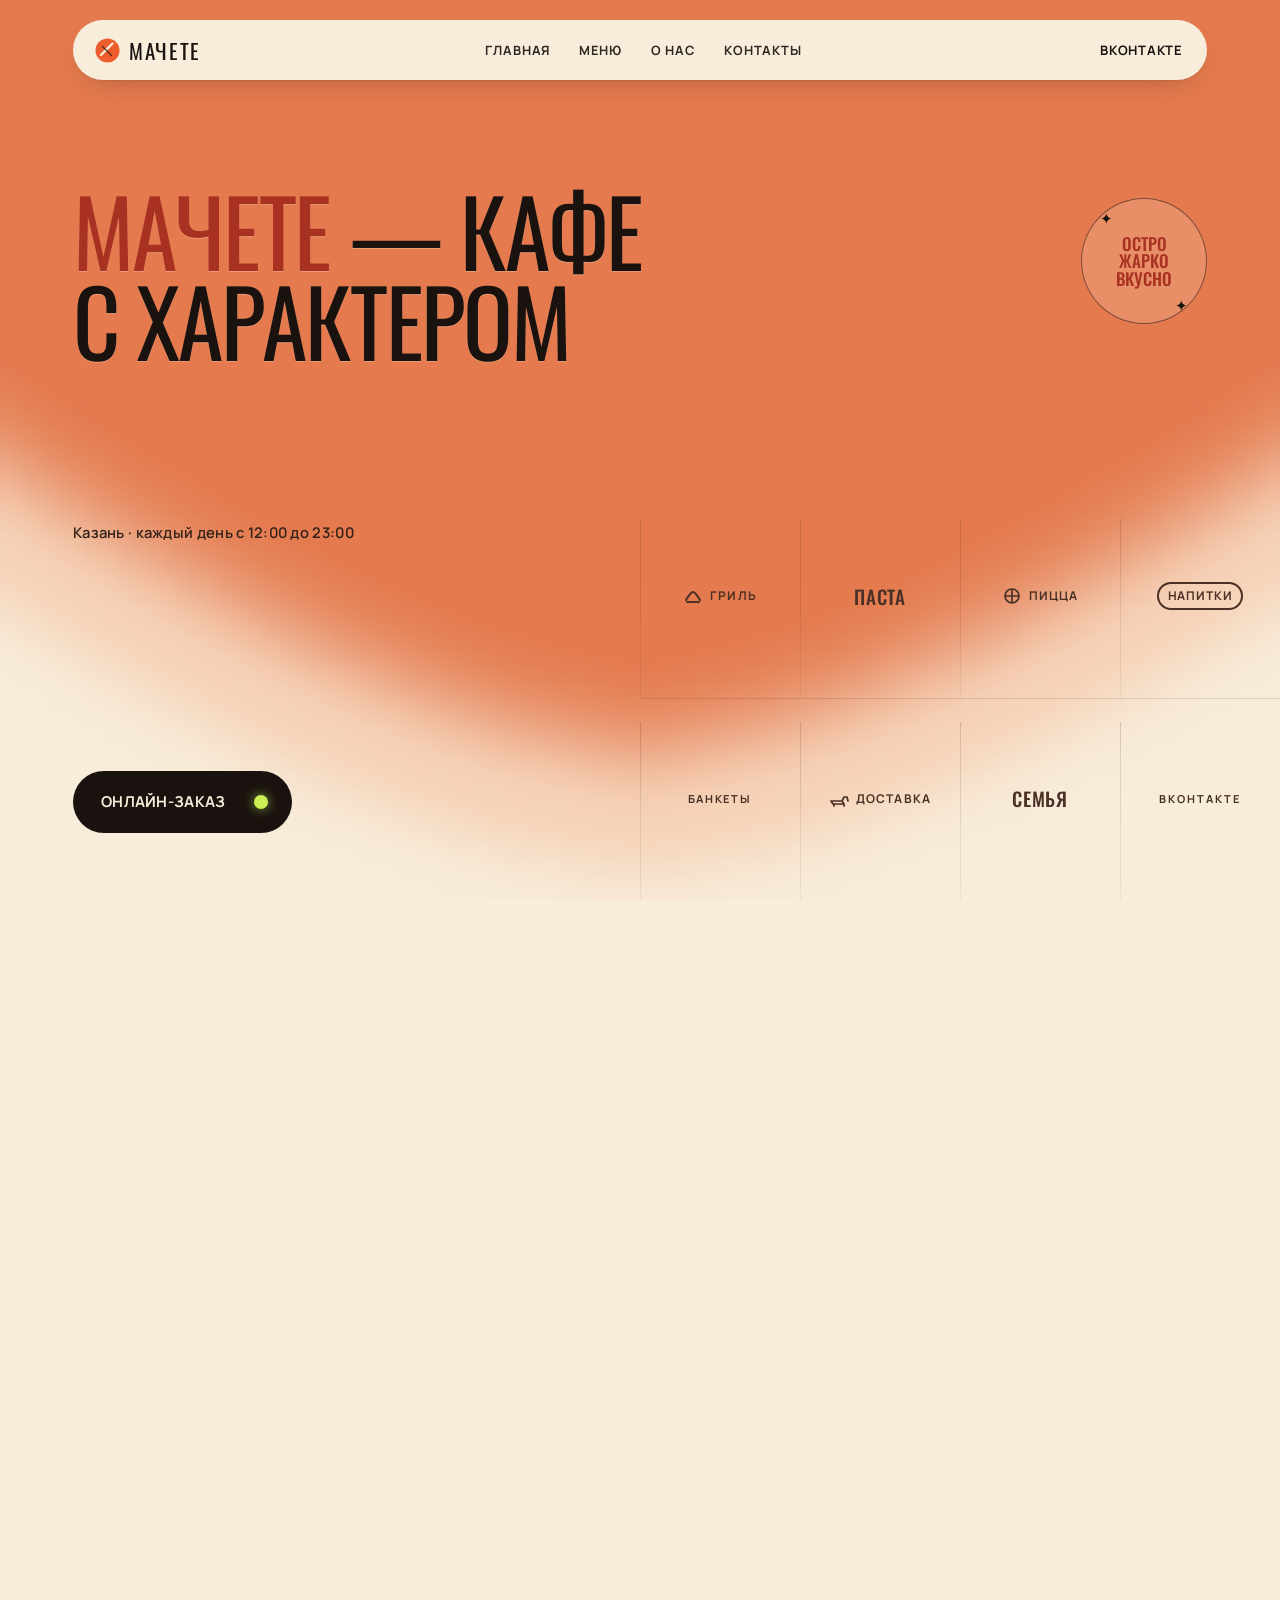
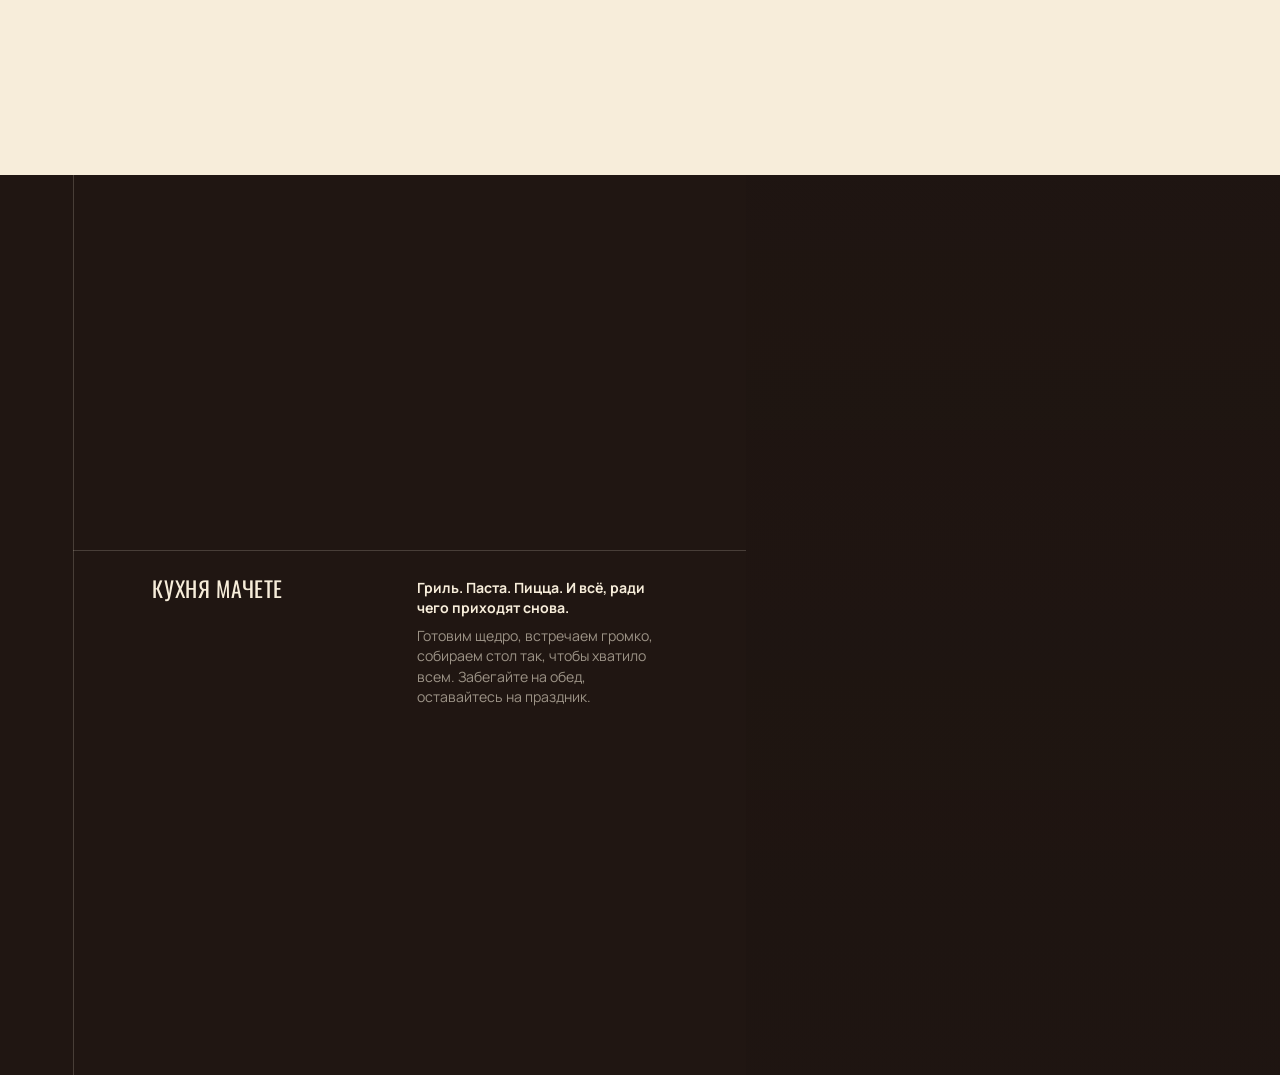
==== commit b05dbf33: "Prepare Saby online ordering and mobile order buttons" ====
--- a/index.html
+++ b/index.html
@@ -1,168 +1,170 @@
-<!doctype html>
-<html lang="ru">
-<head>
-  <meta charset="utf-8" />
-  <meta name="viewport" content="width=device-width, initial-scale=1" />
-  <title>Мачете — кафе с характером</title>
-  <link rel="preconnect" href="https://fonts.googleapis.com" />
-  <link rel="preconnect" href="https://fonts.gstatic.com" crossorigin />
-  <link href="https://fonts.googleapis.com/css2?family=Manrope:wght@400;500;600;700;800&family=Oswald:wght@400;500;600&display=swap" rel="stylesheet" />
-  <style>
-    :root { --ink:#19120f; --ink-2:#3e2a20; --paper:#f7edda; --rim:#f5b98b; --accent:#a83122; --dot:#c9ef53; --panel:#201612; --panel-line:rgba(255,244,225,.18); --gut:clamp(20px,5.7vw,82px); --ease:cubic-bezier(.22,.7,.2,1); }
-    * { box-sizing:border-box; margin:0; padding:0; }
-    html,body { min-height:100%; background:var(--paper); }
-    body { overflow-x:hidden; color:var(--ink); font-family:"Manrope",system-ui,sans-serif; -webkit-font-smoothing:antialiased; }
-    a { color:inherit; text-decoration:none; }
-    .atmo { position:fixed; inset:0; z-index:0; pointer-events:none; background:var(--paper); }
-    #bg { position:absolute; inset:0; width:100%; height:100%; display:block; }
-    main { position:relative; z-index:1; }
-    .nav { position:fixed; z-index:50; top:20px; left:var(--gut); right:var(--gut); height:60px; border-radius:999px; background:var(--paper); display:grid; grid-template-columns:auto minmax(0,1fr) auto; align-items:center; padding:0 10px 0 22px; box-shadow:0 1px 0 rgba(25,18,15,.06),0 10px 30px -18px rgba(25,18,15,.45); opacity:0; transform:translateY(-8px); animation:navin .9s var(--ease) .15s forwards; }
-    @keyframes navin { to { opacity:1; transform:translateY(0); } }
-    .brand { display:flex; align-items:center; gap:9px; white-space:nowrap; font-family:Oswald, sans-serif; font-size:21px; text-transform:uppercase; letter-spacing:.08em; }
-    .brand svg { width:25px; height:25px; flex:none; }
-    .links { position:static; min-width:0; display:flex; justify-content:center; gap:clamp(14px,2.25vw,30px); font-size:clamp(11px,1vw,13px); font-weight:700; text-transform:uppercase; letter-spacing:.07em; opacity:.9; white-space:nowrap; }
-    .links a { transition:opacity .2s ease,color .2s ease; }
-    .links a:hover { opacity:.55; color:var(--accent); }
-    .nav-right { min-width:0; display:flex; align-items:center; justify-content:flex-end; font-size:13px; font-weight:700; text-transform:uppercase; letter-spacing:.06em; }
-    .login { padding:0 14px; transition:padding .35s var(--ease); white-space:nowrap; }
-    .nav.on .login { padding-right:0; }
-    .vk-short { display:none; }
-    .nav.on .vk-full { display:none; }
-    .nav.on .vk-short { display:inline; }
-    .nav.on .links { gap:clamp(10px,1.6vw,22px); font-size:clamp(10px,.9vw,12px); }
-    .mobile-menu-toggle,.mobile-menu { display:none; }
-    .navcta { width:42px; height:42px; overflow:hidden; border-radius:999px; margin-left:-42px; transform:scale(0); transform-origin:100% 50%; transition:transform .35s var(--ease),width .65s var(--ease) .22s,margin .35s var(--ease); }
-    .nav.on .navcta { width:170px; margin-left:16px; transform:scale(1); }
-    .navcta .lbl { opacity:0; transition:opacity .4s ease .45s; }
-    .nav.on .navcta .lbl { opacity:1; }
-    .btn { position:relative; display:inline-flex; align-items:center; height:42px; width:170px; padding:0 46px 0 18px; border:0; border-radius:999px; background:var(--ink); color:var(--paper); font:700 13px/1 "Manrope",system-ui,sans-serif; letter-spacing:.02em; text-transform:uppercase; white-space:nowrap; cursor:pointer; overflow:hidden; }
-    .btn .dot { position:absolute; right:16px; top:50%; width:10px; height:10px; margin-top:-5px; border-radius:50%; background:var(--dot); box-shadow:0 0 12px rgba(201,239,83,.65); transition:width .45s var(--ease),height .45s var(--ease),right .45s var(--ease),margin .45s var(--ease),box-shadow .45s var(--ease); display:grid; place-items:center; }
-    .btn .dot svg { width:12px; height:12px; opacity:0; transform:translateX(-4px); transition:opacity .3s ease .05s,transform .3s var(--ease) .05s; }
-    .btn:hover .dot { width:32px; height:32px; right:5px; margin-top:-16px; box-shadow:none; }
-    .btn:hover .dot svg { opacity:1; transform:translateX(0); }
-    .btn.lg { height:62px; width:auto; padding:0 66px 0 28px; font-size:15px; }
-    .btn.lg .dot { width:14px; height:14px; right:24px; margin-top:-7px; }
-    .btn.lg .dot svg { width:16px; height:16px; }
-    .btn.lg:hover .dot { width:48px; height:48px; right:7px; margin-top:-24px; }
-    .hero { position:relative; min-height:640px; height:100vh; }
-    #h1 { position:absolute; top:20.5vh; left:var(--gut); right:var(--gut); max-width:1000px; font-family:Oswald,"Arial Narrow",sans-serif; font-weight:400; font-size:clamp(48px,7.2vw,108px); line-height:.98; letter-spacing:-.025em; text-transform:uppercase; text-shadow:0 1px 0 rgba(247,237,218,.28); }
-    .hl { color:var(--accent); }
-    .trust { position:absolute; top:58vh; left:var(--gut); font-size:clamp(14px,1.15vw,18px); letter-spacing:.02em; color:#342219; font-weight:600; }
-    .hero-cta { position:absolute; left:var(--gut); bottom:7.5vh; }
-    .sticker { position:absolute; right:var(--gut); top:22vh; width:126px; height:126px; border-radius:50%; border:1px solid rgba(25,18,15,.52); display:grid; place-items:center; text-align:center; font:500 17px/1.03 Oswald,sans-serif; text-transform:uppercase; transform:rotate(11deg); color:var(--accent); background:rgba(247,237,218,.18); }
-    .sticker::before { content:"✦"; position:absolute; top:11px; left:18px; font-size:15px; color:var(--ink); }
-    .sticker::after { content:"✦"; position:absolute; bottom:11px; right:18px; font-size:15px; color:var(--ink); }
-    .logos { position:absolute; right:0; width:50%; top:55vh; bottom:0; display:grid; grid-template-columns:repeat(4,1fr); grid-template-rows:repeat(2,1fr); }
-    .logo-cell { position:relative; display:flex; align-items:center; justify-content:center; color:#4a3025; opacity:0; transform:translateY(14px); }
-    body.ready .logo-cell { animation:fu .9s var(--ease) forwards; animation-delay:var(--d); }
-    .logo-cell::before { content:""; position:absolute; top:12%; bottom:0; left:0; width:1px; background:linear-gradient(to bottom,rgba(25,18,15,.15),rgba(25,18,15,.05)); }
-    .logo-cell:nth-child(n+5)::after { content:""; position:absolute; top:0; left:0; right:0; height:1px; background:rgba(25,18,15,.12); }
-    .logo-mark { display:flex; align-items:center; gap:7px; font:700 12px/1 "Manrope",sans-serif; letter-spacing:.1em; text-transform:uppercase; }
-    .logo-mark svg { width:20px; height:20px; flex:none; }
-    .logo-mark.script { font:500 19px/1 Oswald,sans-serif; letter-spacing:.04em; }
-    .logo-mark.tag { font-size:12px; letter-spacing:.07em; border:2px solid currentColor; border-radius:999px; padding:6px 9px; }
-    .logo-mark.tiny { font-size:11px; letter-spacing:.18em; }
-    @keyframes fu { to { opacity:1; transform:translateY(0); } }
-    .fade-up { opacity:0; transform:translateY(14px); }
-    body.ready .fade-up { animation:fu .9s var(--ease) forwards; animation-delay:var(--d); }
-    .statement { position:relative; height:306vh; margin-top:-31vh; pointer-events:none; }
-    .pin { position:sticky; top:0; height:100vh; }
-    #stmt { position:absolute; top:40.5vh; left:0; right:0; text-align:center; font-family:Oswald,sans-serif; font-weight:400; font-size:clamp(25px,3.4vw,52px); line-height:1.08; letter-spacing:-.01em; text-transform:uppercase; white-space:nowrap; will-change:transform; }
-    .split { position:relative; z-index:2; min-height:100vh; background:var(--panel); color:var(--paper); display:grid; grid-template-columns:58.3% 41.7%; }
-    .l { position:relative; padding-left:var(--gut); overflow:hidden; }
-    .l::before { content:""; position:absolute; top:0; bottom:0; left:var(--gut); width:1px; background:var(--panel-line); }
-    #h2 { position:relative; z-index:1; margin:0; padding:21vh 0 0 6.2vw; font-family:Oswald,sans-serif; font-weight:400; font-size:clamp(42px,5.1vw,78px); line-height:.98; letter-spacing:-.015em; text-transform:uppercase; }
-    #row { position:relative; z-index:1; margin-top:6.4vh; border-top:1px solid var(--panel-line); display:grid; grid-template-columns:1fr 1.05fr; gap:24px; padding:3vh 6vw 0 6.2vw; opacity:0; transform:translateY(14px); transition:opacity .9s var(--ease),transform .9s var(--ease); }
-    #row.on { opacity:1; transform:translateY(0); }
-    #row h3 { font:400 clamp(20px,1.7vw,26px)/1 Oswald,sans-serif; text-transform:uppercase; letter-spacing:.03em; }
-    #row p { max-width:20em; font-size:clamp(13px,1.1vw,16px); line-height:1.45; color:rgba(247,237,218,.58); }
-    #row p strong { display:block; margin-bottom:.55em; color:var(--paper); font-weight:700; }
-    .r { position:relative; overflow:hidden; }
-    #ship { position:absolute; inset:0; width:100%; height:100%; object-fit:cover; object-position:50% 50%; transform-origin:50% 50%; will-change:transform; filter:saturate(.9) contrast(1.04); }
-    .r::after { content:""; position:absolute; inset:0; background:linear-gradient(180deg,rgba(25,18,15,.1),rgba(25,18,15,.22)); pointer-events:none; }
-    .char { display:inline-block; white-space:pre; will-change:color,filter,opacity; }
-    .word { display:inline-block; white-space:nowrap; }
-    @media (max-width:820px) {
-      .nav { top:12px; height:54px; padding-left:16px; grid-template-columns:auto 1fr auto; }
-      .links { display:none; } .brand { grid-column:1; } .nav-right { grid-column:3; margin-left:auto; }
-      .nav-right { display:flex; align-items:center; gap:9px; }
-      .mobile-menu-toggle { display:inline-flex; align-items:center; justify-content:center; height:32px; padding:0 10px; border:1px solid rgba(25,18,15,.18); border-radius:999px; background:transparent; color:var(--ink); font:800 10px/1 "Manrope",system-ui,sans-serif; letter-spacing:.08em; text-transform:uppercase; cursor:pointer; }
-      .mobile-menu-toggle[aria-expanded="true"] { background:var(--ink); color:var(--paper); }
-      .mobile-menu { position:fixed; z-index:45; top:76px; left:20px; right:20px; display:none; grid-template-columns:1fr 1fr; gap:8px; padding:12px; border:1px solid rgba(25,18,15,.12); border-radius:22px; background:rgba(247,237,218,.97); box-shadow:0 18px 42px -24px rgba(25,18,15,.55); }
-      .mobile-menu.open { display:grid; }
-      .mobile-menu a { padding:13px 12px; border:1px solid rgba(25,18,15,.12); border-radius:14px; font:800 11px/1 "Manrope",system-ui,sans-serif; letter-spacing:.06em; text-transform:uppercase; }
-      .mobile-menu a:last-child { grid-column:1 / -1; background:var(--accent); border-color:var(--accent); color:var(--paper); text-align:center; }
-      .login { padding:0; font-size:10px; }
-      .navcta { display:none !important; }
-      .nav.on .navcta { margin-left:8px; }
-      #h1 { top:17vh; right:20px; font-size:15vw; line-height:.95; white-space:normal; }
-      .sticker { width:82px; height:82px; right:22px; top:38vh; font-size:11px; }
-      .trust { top:48vh; max-width:12em; }
-      .logos { left:0; right:0; width:100%; top:57vh; bottom:18vh; }
-      .logo-mark span { display:none; }
-      .logo-mark { font-size:11px; }
-      .logo-mark.script { font-size:15px; }
-      .logo-mark.tag { font-size:10px; padding:5px 6px; }
-      .hero-cta { bottom:6vh; }
-      #stmt { top:38vh; padding:0 20px; white-space:normal; max-width:15em; margin:auto; font-size:30px; }
-      #stmt br { display:none; }
-      .split { grid-template-columns:1fr; grid-template-rows:auto 70vh; }
-      #h2 { padding:16vh 6vw 0; font-size:16vw; }
-      #row { grid-template-columns:1fr; gap:14px; padding:3vh 6vw 6vh; }
-    }
-  </style>
-</head>
-<body>
-  <div class="atmo"><canvas id="bg" width="96" height="60"></canvas></div>
-  <header class="nav" id="nav">
-    <a class="brand" href="index.html#hero"><svg viewBox="0 0 25 25" aria-hidden="true"><circle cx="12.5" cy="12.5" r="12" fill="#ed5d2d"/><path d="M6 17 17.5 5.5" stroke="#f7edda" stroke-width="2.4" stroke-linecap="round"/><path d="M7.5 8.5 16.5 17.5" stroke="#19120f" stroke-width="1.4" stroke-linecap="round" opacity=".7"/></svg><span>Мачете</span></a>
-    <nav class="links" aria-label="Основная навигация"><a href="index.html#hero">Главная</a><a href="menu.html">Меню</a><a href="index.html#about">О нас</a><a href="index.html#contacts">Контакты</a></nav>
-    <div class="nav-right"><button class="mobile-menu-toggle" type="button" aria-expanded="false" aria-controls="mobileMenu">Меню</button><a class="login" href="https://vk.ru/cafemachete"><span class="vk-full">ВКонтакте</span><span class="vk-short">VK</span></a><div class="navcta"><button class="btn" type="button"><span class="lbl">Забронировать</span><span class="dot"><svg viewBox="0 0 12 12" aria-hidden="true"><path d="M4.5 2.5 8 6l-3.5 3.5" fill="none" stroke="#19120f" stroke-width="1.6" stroke-linecap="round" stroke-linejoin="round"/></svg></span></button></div></div>
-  </header>
-  <nav class="mobile-menu" id="mobileMenu" aria-label="Мобильная навигация"><a href="index.html#hero">Главная</a><a href="menu.html">Меню</a><a href="index.html#about">О нас</a><a href="index.html#contacts">Контакты</a><a href="https://vk.ru/cafemachete">ВКонтакте</a></nav>
-  <main>
-    <section class="hero" id="hero">
-      <h1 id="h1"><span class="hl">Мачете</span> — кафе<br>с характером</h1>
-      <p class="trust fade-up" id="contacts" style="--d:1.15s">Казань · каждый день с 12:00 до 23:00</p>
-      <div class="sticker fade-up" style="--d:1.05s">остро<br>жарко<br>вкусно</div>
-      <div class="hero-cta fade-up" style="--d:1.3s"><button class="btn lg" type="button">Забронировать<span class="dot"><svg viewBox="0 0 16 16" aria-hidden="true"><path d="M5.5 3.5 10 8l-4.5 4.5" fill="none" stroke="#19120f" stroke-width="1.8" stroke-linecap="round" stroke-linejoin="round"/></svg></span></button></div>
-      <div class="logos" id="menu" aria-label="Что есть в Мачете">
-        <div class="logo-cell" style="--d:1.25s"><div class="logo-mark"><svg viewBox="0 0 20 20" aria-hidden="true"><path d="M3 14c3-5 5-8 7-8s4 3 7 8" fill="none" stroke="currentColor" stroke-width="2" stroke-linecap="round"/><path d="M4 16h12" stroke="currentColor" stroke-width="2" stroke-linecap="round"/></svg><span>ГРИЛЬ</span></div></div>
-        <div class="logo-cell" style="--d:1.32s"><div class="logo-mark script">Паста</div></div>
-        <div class="logo-cell" style="--d:1.39s"><div class="logo-mark"><svg viewBox="0 0 20 20" aria-hidden="true"><circle cx="10" cy="10" r="7" fill="none" stroke="currentColor" stroke-width="1.7"/><path d="M10 3v14M3 10h14" stroke="currentColor" stroke-width="1.7"/></svg><span>ПИЦЦА</span></div></div>
-        <div class="logo-cell" style="--d:1.46s"><div class="logo-mark tag">НАПИТКИ</div></div>
-        <div class="logo-cell" style="--d:1.42s"><div class="logo-mark tiny">БАНКЕТЫ</div></div>
-        <div class="logo-cell" style="--d:1.49s"><div class="logo-mark"><svg viewBox="0 0 20 20" aria-hidden="true"><path d="M2 12h11l2 3H4zM13 12l2-4h3l1 4M5 15v2m10-2v2" fill="none" stroke="currentColor" stroke-width="1.7" stroke-linecap="round" stroke-linejoin="round"/></svg><span>ДОСТАВКА</span></div></div>
-        <div class="logo-cell" style="--d:1.56s"><div class="logo-mark script">Семья</div></div>
-        <div class="logo-cell" style="--d:1.63s"><div class="logo-mark tiny">ВКОНТАКТЕ</div></div>
-      </div>
-    </section>
-    <section class="statement" id="statement"><div class="pin"><p id="stmt">Место, где свои<br> встречаются за большим столом,<br> заказывают ещё одну порцию<br> и остаются до закрытия</p></div></section>
-    <section class="split" id="split"><div class="l"><h2 id="h2">Еда, которая<br>держит удар</h2><div id="row"><h3>Кухня Мачете</h3><p><strong>Гриль. Паста. Пицца. И всё, ради чего приходят снова.</strong>Готовим щедро, встречаем громко, собираем стол так, чтобы хватило всем. Забегайте на обед, оставайтесь на праздник.</p></div></div><div class="r" id="about"><img id="ship" alt="Тёплый интерьер кафе с большим столом и ужином" src="https://images.unsplash.com/photo-1552566626-52f8b828add9?auto=format&amp;fit=crop&amp;w=1400&amp;q=85" /></div></section>
-  </main>
-  <script>
-    (() => {
-      const $ = (s) => document.querySelector(s);
-      const bg = $('#bg'), ctx = bg.getContext('2d'), nav = $('#nav'), stmt = $('#stmt'), h1 = $('#h1'), h2 = $('#h2'), row = $('#row'), ship = $('#ship'), split = $('#split'), mobileToggle = $('.mobile-menu-toggle'), mobileMenu = $('#mobileMenu');
-      mobileToggle?.addEventListener('click', () => { const open = mobileToggle.getAttribute('aria-expanded') === 'true'; mobileToggle.setAttribute('aria-expanded', String(!open)); mobileMenu?.classList.toggle('open', !open); });
-      mobileMenu?.querySelectorAll('a').forEach(link => link.addEventListener('click', () => { mobileToggle?.setAttribute('aria-expanded', 'false'); mobileMenu?.classList.remove('open'); }));
-      const clamp = (v,a=0,b=1) => Math.max(a,Math.min(b,v));
-      const smooth = (v) => v*v*(3-2*v);
-      function splitText(el) { const nodes=[...el.childNodes], frag=document.createDocumentFragment(); nodes.forEach(node=>{ if(node.nodeType===3){ node.textContent.split(/(\s+)/).forEach(chunk=>{ if(!chunk)return; if(/^\s+$/.test(chunk))frag.appendChild(document.createTextNode(chunk)); else {const w=document.createElement('span');w.className='word';[...chunk].forEach(ch=>{const s=document.createElement('span');s.className='char';s.textContent=ch;w.appendChild(s)});frag.appendChild(w)} }); } else if(node.nodeType===1&&node.tagName==='BR')frag.appendChild(node.cloneNode()); else if(node.nodeType===1){const w=document.createElement('span');w.className='word '+node.className;[...node.textContent].forEach(ch=>{const s=document.createElement('span');s.className='char';s.textContent=ch;s.dataset.accent='1';w.appendChild(s)});frag.appendChild(w)} }); el.replaceChildren(frag); return [...el.querySelectorAll('.char')]; }
-      const chars1=splitText(h1), charsS=splitText(stmt), chars2=splitText(h2);
-      function mix(a,b,t){const pa=a.match(/\w\w/g).map(x=>parseInt(x,16)),pb=b.match(/\w\w/g).map(x=>parseInt(x,16));return `rgb(${pa.map((v,i)=>Math.round(v+(pb[i]-v)*clamp(t))).join(',')})`;}
-      function paint(chars,p,spread,final,accent,ghost){const n=chars.length;chars.forEach((ch,i)=>{const t=clamp((p*(1+spread)-i/n)/spread);let op=0,blur=8,color=ghost;if(t>0&&t<.35){op=t/.35;blur=8-6.5*(t/.35)}else if(t>=.35&&t<.7){op=1;const u=(t-.35)/.35;color=mix(ghost,accent,u);blur=1.5*(1-u)}else if(t>=.7){op=1;color=ch.dataset.accent?accent:mix(accent,final,(t-.7)/.3);blur=0}ch.style.opacity=op;ch.style.filter=`blur(${blur}px)`;ch.style.color=color})}
-      paint(chars1,0,.35,'#19120f','#a83122','#fff7e9');paint(charsS,0,.16,'#19120f','#a83122','#fff7e9');paint(chars2,0,.35,'#fff7e9','#f7b35e','#795b4a');
-      const keys=[0,.03,.08,.18,.40,.66,.87,1.15,1.43,1.8],tips=[.30,.45,.65,.80,.95,1.05,1.05,1.10,1.30,2.40],halves=[.34,.38,.38,.38,.38,.46,.66,.90,1.60,3.00],softs=[.22,.26,.22,.22,.19,.16,.13,.10,.10,.10];
-      let cur={tip:-.3,half:.3,soft:.1},target={...cur},introStart=performance.now(),introDone=false;
-      function interp(arr,q){if(q<=keys[0])return arr[0];for(let i=1;i<keys.length;i++){if(q<=keys[i]){const t=(q-keys[i-1])/(keys[i]-keys[i-1]);return arr[i-1]+(arr[i]-arr[i-1])*t}}return arr[arr.length-1]}
-      function edgeDist(px,py,tip,half,aspect){const pts=[];for(let i=0;i<48;i++){const yy=-.3+(tip+.3)*i/47;pts.push([half*aspect*Math.pow(Math.max(0,1-yy/tip),.72),yy])}let d=999;for(let i=1;i<pts.length;i++){const[x1,y1]=pts[i-1],[x2,y2]=pts[i],vx=x2-x1,vy=y2-y1,wx=px-x1,wy=py-y1,t=clamp((wx*vx+wy*vy)/(vx*vx+vy*vy),0,1),dx=px-(x1+t*vx),dy=py-(y1+t*vy);d=Math.min(d,Math.hypot(dx,dy))}const inside=py<tip&&px<half*aspect*Math.pow(Math.max(0,1-py/tip),.72);return(inside?-d:d)-.25}
-      function drawGlow(){const W=bg.width,H=bg.height,now=performance.now(),q=scrollY/innerHeight;if(!introDone){const a=clamp((now-introStart-250)/1050),e=smooth(a);target={tip:.30,half:.34,soft:.22};cur.tip=-.3+.6*e;cur.half=.3+.04*e;cur.soft=.1+.12*e;if(a>=1)introDone=true}else{target.tip=interp(tips,q)+Math.sin(now*.00033+1.3)*.02;target.half=interp(halves,q)+Math.sin(now*.0005)*.015;target.soft=interp(softs,q)}if(introDone){cur.tip+=(target.tip-cur.tip)*.12;cur.half+=(target.half-cur.half)*.12;cur.soft+=(target.soft-cur.soft)*.12}const im=ctx.createImageData(W,H),data=im.data,aspect=innerWidth/innerHeight;for(let y=0;y<H;y++){const py=y/(H-1);for(let x=0;x<W;x++){const px=Math.abs(x/(W-1)-.5)*aspect,sd=edgeDist(px,py,cur.tip,cur.half,aspect),g=1-smooth(clamp((sd+cur.soft)/(2*cur.soft)));let c;if(g<.38){const u=smooth(g/.38);c=[247+(246-247)*u,237+(210-237)*u,218+(184-218)*u]}else{const u=smooth((g-.38)/.62);c=[246+(228-246)*u,210+(122-210)*u,184+(78-184)*u]}const i=(y*W+x)*4;data[i]=c[0];data[i+1]=c[1];data[i+2]=c[2];data[i+3]=255}}ctx.putImageData(im,0,0)}
-      function onScroll(){const q=scrollY/innerHeight,hp=clamp((performance.now()-introStart-250)/1250);paint(chars1,hp,.35,'#19120f','#a83122','#fff7e9');const p=clamp((q-.56)/2.03),s=clamp((q-.69)/.74);stmt.style.transform=`translateY(${.205*Math.pow(1-s,2)*innerHeight}px)`;paint(charsS,p,.16,'#19120f','#a83122','#fff7e9');nav.classList.toggle('on',p>.4);const splitTop=split.getBoundingClientRect().top,p2=clamp((.8-splitTop/innerHeight)/.65);paint(chars2,p2,.35,'#fff7e9','#f7b35e','#795b4a');row.classList.toggle('on',p2>.92);ship.style.transform=`scale(${1.08-.08*clamp(1-splitTop/innerHeight)})`}
-      function tick(){drawGlow();onScroll();requestAnimationFrame(tick)}
-      requestAnimationFrame(()=>{document.body.classList.add('ready');tick()});window.addEventListener('scroll',onScroll,{passive:true});window.addEventListener('resize',()=>{bg.width=96;bg.height=60;onScroll()},{passive:true});
-    })();
-  </script>
-</body>
-</html>
-
+<!doctype html>
+<html lang="ru">
+<head>
+  <meta charset="utf-8" />
+  <meta name="viewport" content="width=device-width, initial-scale=1" />
+  <title>Мачете — кафе с характером</title>
+  <link rel="preconnect" href="https://fonts.googleapis.com" />
+  <link rel="preconnect" href="https://fonts.gstatic.com" crossorigin />
+  <link href="https://fonts.googleapis.com/css2?family=Manrope:wght@400;500;600;700;800&family=Oswald:wght@400;500;600&display=swap" rel="stylesheet" />
+  <style>
+    :root { --ink:#19120f; --ink-2:#3e2a20; --paper:#f7edda; --rim:#f5b98b; --accent:#a83122; --dot:#c9ef53; --panel:#201612; --panel-line:rgba(255,244,225,.18); --gut:clamp(20px,5.7vw,82px); --ease:cubic-bezier(.22,.7,.2,1); }
+    * { box-sizing:border-box; margin:0; padding:0; }
+    html,body { min-height:100%; background:var(--paper); }
+    body { overflow-x:hidden; color:var(--ink); font-family:"Manrope",system-ui,sans-serif; -webkit-font-smoothing:antialiased; }
+    a { color:inherit; text-decoration:none; }
+    .atmo { position:fixed; inset:0; z-index:0; pointer-events:none; background:var(--paper); }
+    #bg { position:absolute; inset:0; width:100%; height:100%; display:block; }
+    main { position:relative; z-index:1; }
+    .nav { position:fixed; z-index:50; top:20px; left:var(--gut); right:var(--gut); height:60px; border-radius:999px; background:var(--paper); display:grid; grid-template-columns:auto minmax(0,1fr) auto; align-items:center; padding:0 10px 0 22px; box-shadow:0 1px 0 rgba(25,18,15,.06),0 10px 30px -18px rgba(25,18,15,.45); opacity:0; transform:translateY(-8px); animation:navin .9s var(--ease) .15s forwards; }
+    @keyframes navin { to { opacity:1; transform:translateY(0); } }
+    .brand { display:flex; align-items:center; gap:9px; white-space:nowrap; font-family:Oswald, sans-serif; font-size:21px; text-transform:uppercase; letter-spacing:.08em; }
+    .brand svg { width:25px; height:25px; flex:none; }
+    .links { position:static; min-width:0; display:flex; justify-content:center; gap:clamp(14px,2.25vw,30px); font-size:clamp(11px,1vw,13px); font-weight:700; text-transform:uppercase; letter-spacing:.07em; opacity:.9; white-space:nowrap; }
+    .links a { transition:opacity .2s ease,color .2s ease; }
+    .links a:hover { opacity:.55; color:var(--accent); }
+    .nav-right { min-width:0; display:flex; align-items:center; justify-content:flex-end; font-size:13px; font-weight:700; text-transform:uppercase; letter-spacing:.06em; }
+    .login { padding:0 14px; transition:padding .35s var(--ease); white-space:nowrap; }
+    .nav.on .login { padding-right:0; }
+    .vk-short { display:none; }
+    .nav.on .vk-full { display:none; }
+    .nav.on .vk-short { display:inline; }
+    .nav.on .links { gap:clamp(10px,1.6vw,22px); font-size:clamp(10px,.9vw,12px); }
+    .mobile-menu-toggle,.mobile-menu { display:none; }
+    .navcta { width:42px; height:42px; overflow:hidden; border-radius:999px; margin-left:-42px; transform:scale(0); transform-origin:100% 50%; transition:transform .35s var(--ease),width .65s var(--ease) .22s,margin .35s var(--ease); }
+    .nav.on .navcta { width:170px; margin-left:16px; transform:scale(1); }
+    .navcta .lbl { opacity:0; transition:opacity .4s ease .45s; }
+    .nav.on .navcta .lbl { opacity:1; }
+    .btn { position:relative; display:inline-flex; align-items:center; height:42px; width:170px; padding:0 46px 0 18px; border:0; border-radius:999px; background:var(--ink); color:var(--paper); font:700 13px/1 "Manrope",system-ui,sans-serif; letter-spacing:.02em; text-transform:uppercase; white-space:nowrap; cursor:pointer; overflow:hidden; }
+    .btn .dot { position:absolute; right:16px; top:50%; width:10px; height:10px; margin-top:-5px; border-radius:50%; background:var(--dot); box-shadow:0 0 12px rgba(201,239,83,.65); transition:width .45s var(--ease),height .45s var(--ease),right .45s var(--ease),margin .45s var(--ease),box-shadow .45s var(--ease); display:grid; place-items:center; }
+    .btn .dot svg { width:12px; height:12px; opacity:0; transform:translateX(-4px); transition:opacity .3s ease .05s,transform .3s var(--ease) .05s; }
+    .btn:hover .dot { width:32px; height:32px; right:5px; margin-top:-16px; box-shadow:none; }
+    .btn:hover .dot svg { opacity:1; transform:translateX(0); }
+    .btn.lg { height:62px; width:auto; padding:0 66px 0 28px; font-size:15px; }
+    .btn.lg .dot { width:14px; height:14px; right:24px; margin-top:-7px; }
+    .btn.lg .dot svg { width:16px; height:16px; }
+    .btn.lg:hover .dot { width:48px; height:48px; right:7px; margin-top:-24px; }
+    .hero { position:relative; min-height:640px; height:100vh; }
+    #h1 { position:absolute; top:20.5vh; left:var(--gut); right:var(--gut); max-width:1000px; font-family:Oswald,"Arial Narrow",sans-serif; font-weight:400; font-size:clamp(48px,7.2vw,108px); line-height:.98; letter-spacing:-.025em; text-transform:uppercase; text-shadow:0 1px 0 rgba(247,237,218,.28); }
+    .hl { color:var(--accent); }
+    .trust { position:absolute; top:58vh; left:var(--gut); font-size:clamp(14px,1.15vw,18px); letter-spacing:.02em; color:#342219; font-weight:600; }
+    .hero-cta { position:absolute; left:var(--gut); bottom:7.5vh; }
+    .sticker { position:absolute; right:var(--gut); top:22vh; width:126px; height:126px; border-radius:50%; border:1px solid rgba(25,18,15,.52); display:grid; place-items:center; text-align:center; font:500 17px/1.03 Oswald,sans-serif; text-transform:uppercase; transform:rotate(11deg); color:var(--accent); background:rgba(247,237,218,.18); }
+    .sticker::before { content:"✦"; position:absolute; top:11px; left:18px; font-size:15px; color:var(--ink); }
+    .sticker::after { content:"✦"; position:absolute; bottom:11px; right:18px; font-size:15px; color:var(--ink); }
+    .logos { position:absolute; right:0; width:50%; top:55vh; bottom:0; display:grid; grid-template-columns:repeat(4,1fr); grid-template-rows:repeat(2,1fr); }
+    .logo-cell { position:relative; display:flex; align-items:center; justify-content:center; color:#4a3025; opacity:0; transform:translateY(14px); }
+    body.ready .logo-cell { animation:fu .9s var(--ease) forwards; animation-delay:var(--d); }
+    .logo-cell::before { content:""; position:absolute; top:12%; bottom:0; left:0; width:1px; background:linear-gradient(to bottom,rgba(25,18,15,.15),rgba(25,18,15,.05)); }
+    .logo-cell:nth-child(n+5)::after { content:""; position:absolute; top:0; left:0; right:0; height:1px; background:rgba(25,18,15,.12); }
+    .logo-mark { display:flex; align-items:center; gap:7px; font:700 12px/1 "Manrope",sans-serif; letter-spacing:.1em; text-transform:uppercase; }
+    .logo-mark svg { width:20px; height:20px; flex:none; }
+    .logo-mark.script { font:500 19px/1 Oswald,sans-serif; letter-spacing:.04em; }
+    .logo-mark.tag { font-size:12px; letter-spacing:.07em; border:2px solid currentColor; border-radius:999px; padding:6px 9px; }
+    .logo-mark.tiny { font-size:11px; letter-spacing:.18em; }
+    @keyframes fu { to { opacity:1; transform:translateY(0); } }
+    .fade-up { opacity:0; transform:translateY(14px); }
+    body.ready .fade-up { animation:fu .9s var(--ease) forwards; animation-delay:var(--d); }
+    .statement { position:relative; height:306vh; margin-top:-31vh; pointer-events:none; }
+    .pin { position:sticky; top:0; height:100vh; }
+    #stmt { position:absolute; top:40.5vh; left:0; right:0; text-align:center; font-family:Oswald,sans-serif; font-weight:400; font-size:clamp(25px,3.4vw,52px); line-height:1.08; letter-spacing:-.01em; text-transform:uppercase; white-space:nowrap; will-change:transform; }
+    .split { position:relative; z-index:2; min-height:100vh; background:var(--panel); color:var(--paper); display:grid; grid-template-columns:58.3% 41.7%; }
+    .l { position:relative; padding-left:var(--gut); overflow:hidden; }
+    .l::before { content:""; position:absolute; top:0; bottom:0; left:var(--gut); width:1px; background:var(--panel-line); }
+    #h2 { position:relative; z-index:1; margin:0; padding:21vh 0 0 6.2vw; font-family:Oswald,sans-serif; font-weight:400; font-size:clamp(42px,5.1vw,78px); line-height:.98; letter-spacing:-.015em; text-transform:uppercase; }
+    #row { position:relative; z-index:1; margin-top:6.4vh; border-top:1px solid var(--panel-line); display:grid; grid-template-columns:1fr 1.05fr; gap:24px; padding:3vh 6vw 0 6.2vw; opacity:0; transform:translateY(14px); transition:opacity .9s var(--ease),transform .9s var(--ease); }
+    #row.on { opacity:1; transform:translateY(0); }
+    #row h3 { font:400 clamp(20px,1.7vw,26px)/1 Oswald,sans-serif; text-transform:uppercase; letter-spacing:.03em; }
+    #row p { max-width:20em; font-size:clamp(13px,1.1vw,16px); line-height:1.45; color:rgba(247,237,218,.58); }
+    #row p strong { display:block; margin-bottom:.55em; color:var(--paper); font-weight:700; }
+    .r { position:relative; overflow:hidden; }
+    #ship { position:absolute; inset:0; width:100%; height:100%; object-fit:cover; object-position:50% 50%; transform-origin:50% 50%; will-change:transform; filter:saturate(.9) contrast(1.04); }
+    .r::after { content:""; position:absolute; inset:0; background:linear-gradient(180deg,rgba(25,18,15,.1),rgba(25,18,15,.22)); pointer-events:none; }
+    .char { display:inline-block; white-space:pre; will-change:color,filter,opacity; }
+    .word { display:inline-block; white-space:nowrap; }
+    @media (max-width:820px) {
+      .nav { top:12px; height:54px; padding-left:16px; grid-template-columns:auto 1fr auto; }
+      .links { display:none; } .brand { grid-column:1; } .nav-right { grid-column:3; margin-left:auto; }
+      .nav-right { display:flex; align-items:center; gap:9px; }
+      .mobile-menu-toggle { display:inline-flex; align-items:center; justify-content:center; height:32px; padding:0 10px; border:1px solid rgba(25,18,15,.18); border-radius:999px; background:transparent; color:var(--ink); font:800 10px/1 "Manrope",system-ui,sans-serif; letter-spacing:.08em; text-transform:uppercase; cursor:pointer; }
+      .mobile-menu-toggle[aria-expanded="true"] { background:var(--ink); color:var(--paper); }
+      .mobile-menu { position:fixed; z-index:45; top:76px; left:20px; right:20px; display:none; grid-template-columns:1fr 1fr; gap:8px; padding:12px; border:1px solid rgba(25,18,15,.12); border-radius:22px; background:rgba(247,237,218,.97); box-shadow:0 18px 42px -24px rgba(25,18,15,.55); }
+      .mobile-menu.open { display:grid; }
+      .mobile-menu a { padding:13px 12px; border:1px solid rgba(25,18,15,.12); border-radius:14px; font:800 11px/1 "Manrope",system-ui,sans-serif; letter-spacing:.06em; text-transform:uppercase; }
+      .mobile-menu a:last-child { grid-column:1 / -1; background:var(--accent); border-color:var(--accent); color:var(--paper); text-align:center; }
+      .login { padding:0; font-size:10px; }
+      .navcta { display:none !important; }
+      .nav.on .navcta { margin-left:8px; }
+      #h1 { top:17vh; right:20px; font-size:15vw; line-height:.95; white-space:normal; }
+      .sticker { width:82px; height:82px; right:22px; top:38vh; font-size:11px; }
+      .trust { top:48vh; max-width:12em; }
+      .logos { left:0; right:0; width:100%; top:57vh; bottom:18vh; }
+      .logo-mark span { display:none; }
+      .logo-mark { font-size:11px; }
+      .logo-mark.script { font-size:15px; }
+      .logo-mark.tag { font-size:10px; padding:5px 6px; }
+      .hero-cta { bottom:6vh; }
+      #stmt { top:38vh; padding:0 20px; white-space:normal; max-width:15em; margin:auto; font-size:30px; }
+      #stmt br { display:none; }
+      .split { grid-template-columns:1fr; grid-template-rows:auto 70vh; }
+      #h2 { padding:16vh 6vw 0; font-size:16vw; }
+      #row { grid-template-columns:1fr; gap:14px; padding:3vh 6vw 6vh; }
+    }
+  </style>
+<link rel="stylesheet" href="order.css" />
+  <script src="saby-config.js" defer></script>
+  <script src="saby-order.js" defer></script>
+</head>
+<body>
+  <div class="atmo"><canvas id="bg" width="96" height="60"></canvas></div>
+  <header class="nav" id="nav">
+    <a class="brand" href="index.html#hero"><svg viewBox="0 0 25 25" aria-hidden="true"><circle cx="12.5" cy="12.5" r="12" fill="#ed5d2d"/><path d="M6 17 17.5 5.5" stroke="#f7edda" stroke-width="2.4" stroke-linecap="round"/><path d="M7.5 8.5 16.5 17.5" stroke="#19120f" stroke-width="1.4" stroke-linecap="round" opacity=".7"/></svg><span>Мачете</span></a>
+    <nav class="links" aria-label="Основная навигация"><a href="index.html#hero">Главная</a><a href="menu.html">Меню</a><a href="index.html#about">О нас</a><a href="index.html#contacts">Контакты</a></nav>
+    <div class="nav-right"><button class="mobile-menu-toggle" type="button" aria-expanded="false" aria-controls="mobileMenu">Меню</button><a class="login" href="https://vk.ru/cafemachete"><span class="vk-full">ВКонтакте</span><span class="vk-short">VK</span></a><div class="navcta"><a class="btn" data-order-link href="order.html"><span class="lbl">Онлайн-заказ</span><span class="dot"><svg viewBox="0 0 12 12" aria-hidden="true"><path d="M4.5 2.5 8 6l-3.5 3.5" fill="none" stroke="#19120f" stroke-width="1.6" stroke-linecap="round" stroke-linejoin="round"/></svg></span></a></div></div>
+  </header>
+  <nav class="mobile-menu" id="mobileMenu" aria-label="Мобильная навигация"><a href="index.html#hero">Главная</a><a href="menu.html">Меню</a><a href="index.html#about">О нас</a><a href="index.html#contacts">Контакты</a><a class="order-link" data-order-link href="order.html">Онлайн-заказ <span aria-hidden="true">↗</span></a><a href="https://vk.ru/cafemachete">ВКонтакте</a></nav>
+  <main>
+    <section class="hero" id="hero">
+      <h1 id="h1"><span class="hl">Мачете</span> — кафе<br>с характером</h1>
+      <p class="trust fade-up" id="contacts" style="--d:1.15s">Казань · каждый день с 12:00 до 23:00</p>
+      <div class="sticker fade-up" style="--d:1.05s">остро<br>жарко<br>вкусно</div>
+      <div class="hero-cta fade-up" style="--d:1.3s"><a class="btn lg" data-order-link href="order.html">Онлайн-заказ<span class="dot"><svg viewBox="0 0 16 16" aria-hidden="true"><path d="M5.5 3.5 10 8l-4.5 4.5" fill="none" stroke="#19120f" stroke-width="1.8" stroke-linecap="round" stroke-linejoin="round"/></svg></span></a></div>
+      <div class="logos" id="menu" aria-label="Что есть в Мачете">
+        <div class="logo-cell" style="--d:1.25s"><div class="logo-mark"><svg viewBox="0 0 20 20" aria-hidden="true"><path d="M3 14c3-5 5-8 7-8s4 3 7 8" fill="none" stroke="currentColor" stroke-width="2" stroke-linecap="round"/><path d="M4 16h12" stroke="currentColor" stroke-width="2" stroke-linecap="round"/></svg><span>ГРИЛЬ</span></div></div>
+        <div class="logo-cell" style="--d:1.32s"><div class="logo-mark script">Паста</div></div>
+        <div class="logo-cell" style="--d:1.39s"><div class="logo-mark"><svg viewBox="0 0 20 20" aria-hidden="true"><circle cx="10" cy="10" r="7" fill="none" stroke="currentColor" stroke-width="1.7"/><path d="M10 3v14M3 10h14" stroke="currentColor" stroke-width="1.7"/></svg><span>ПИЦЦА</span></div></div>
+        <div class="logo-cell" style="--d:1.46s"><div class="logo-mark tag">НАПИТКИ</div></div>
+        <div class="logo-cell" style="--d:1.42s"><div class="logo-mark tiny">БАНКЕТЫ</div></div>
+        <div class="logo-cell" style="--d:1.49s"><div class="logo-mark"><svg viewBox="0 0 20 20" aria-hidden="true"><path d="M2 12h11l2 3H4zM13 12l2-4h3l1 4M5 15v2m10-2v2" fill="none" stroke="currentColor" stroke-width="1.7" stroke-linecap="round" stroke-linejoin="round"/></svg><span>ДОСТАВКА</span></div></div>
+        <div class="logo-cell" style="--d:1.56s"><div class="logo-mark script">Семья</div></div>
+        <div class="logo-cell" style="--d:1.63s"><div class="logo-mark tiny">ВКОНТАКТЕ</div></div>
+      </div>
+    </section>
+    <section class="statement" id="statement"><div class="pin"><p id="stmt">Место, где свои<br> встречаются за большим столом,<br> заказывают ещё одну порцию<br> и остаются до закрытия</p></div></section>
+    <section class="split" id="split"><div class="l"><h2 id="h2">Еда, которая<br>держит удар</h2><div id="row"><h3>Кухня Мачете</h3><p><strong>Гриль. Паста. Пицца. И всё, ради чего приходят снова.</strong>Готовим щедро, встречаем громко, собираем стол так, чтобы хватило всем. Забегайте на обед, оставайтесь на праздник.</p></div></div><div class="r" id="about"><img id="ship" alt="Тёплый интерьер кафе с большим столом и ужином" src="https://images.unsplash.com/photo-1552566626-52f8b828add9?auto=format&amp;fit=crop&amp;w=1400&amp;q=85" /></div></section>
+  </main>
+  <script>
+    (() => {
+      const $ = (s) => document.querySelector(s);
+      const bg = $('#bg'), ctx = bg.getContext('2d'), nav = $('#nav'), stmt = $('#stmt'), h1 = $('#h1'), h2 = $('#h2'), row = $('#row'), ship = $('#ship'), split = $('#split'), mobileToggle = $('.mobile-menu-toggle'), mobileMenu = $('#mobileMenu');
+      mobileToggle?.addEventListener('click', () => { const open = mobileToggle.getAttribute('aria-expanded') === 'true'; mobileToggle.setAttribute('aria-expanded', String(!open)); mobileMenu?.classList.toggle('open', !open); });
+      mobileMenu?.querySelectorAll('a').forEach(link => link.addEventListener('click', () => { mobileToggle?.setAttribute('aria-expanded', 'false'); mobileMenu?.classList.remove('open'); }));
+      const clamp = (v,a=0,b=1) => Math.max(a,Math.min(b,v));
+      const smooth = (v) => v*v*(3-2*v);
+      function splitText(el) { const nodes=[...el.childNodes], frag=document.createDocumentFragment(); nodes.forEach(node=>{ if(node.nodeType===3){ node.textContent.split(/(\s+)/).forEach(chunk=>{ if(!chunk)return; if(/^\s+$/.test(chunk))frag.appendChild(document.createTextNode(chunk)); else {const w=document.createElement('span');w.className='word';[...chunk].forEach(ch=>{const s=document.createElement('span');s.className='char';s.textContent=ch;w.appendChild(s)});frag.appendChild(w)} }); } else if(node.nodeType===1&&node.tagName==='BR')frag.appendChild(node.cloneNode()); else if(node.nodeType===1){const w=document.createElement('span');w.className='word '+node.className;[...node.textContent].forEach(ch=>{const s=document.createElement('span');s.className='char';s.textContent=ch;s.dataset.accent='1';w.appendChild(s)});frag.appendChild(w)} }); el.replaceChildren(frag); return [...el.querySelectorAll('.char')]; }
+      const chars1=splitText(h1), charsS=splitText(stmt), chars2=splitText(h2);
+      function mix(a,b,t){const pa=a.match(/\w\w/g).map(x=>parseInt(x,16)),pb=b.match(/\w\w/g).map(x=>parseInt(x,16));return `rgb(${pa.map((v,i)=>Math.round(v+(pb[i]-v)*clamp(t))).join(',')})`;}
+      function paint(chars,p,spread,final,accent,ghost){const n=chars.length;chars.forEach((ch,i)=>{const t=clamp((p*(1+spread)-i/n)/spread);let op=0,blur=8,color=ghost;if(t>0&&t<.35){op=t/.35;blur=8-6.5*(t/.35)}else if(t>=.35&&t<.7){op=1;const u=(t-.35)/.35;color=mix(ghost,accent,u);blur=1.5*(1-u)}else if(t>=.7){op=1;color=ch.dataset.accent?accent:mix(accent,final,(t-.7)/.3);blur=0}ch.style.opacity=op;ch.style.filter=`blur(${blur}px)`;ch.style.color=color})}
+      paint(chars1,0,.35,'#19120f','#a83122','#fff7e9');paint(charsS,0,.16,'#19120f','#a83122','#fff7e9');paint(chars2,0,.35,'#fff7e9','#f7b35e','#795b4a');
+      const keys=[0,.03,.08,.18,.40,.66,.87,1.15,1.43,1.8],tips=[.30,.45,.65,.80,.95,1.05,1.05,1.10,1.30,2.40],halves=[.34,.38,.38,.38,.38,.46,.66,.90,1.60,3.00],softs=[.22,.26,.22,.22,.19,.16,.13,.10,.10,.10];
+      let cur={tip:-.3,half:.3,soft:.1},target={...cur},introStart=performance.now(),introDone=false;
+      function interp(arr,q){if(q<=keys[0])return arr[0];for(let i=1;i<keys.length;i++){if(q<=keys[i]){const t=(q-keys[i-1])/(keys[i]-keys[i-1]);return arr[i-1]+(arr[i]-arr[i-1])*t}}return arr[arr.length-1]}
+      function edgeDist(px,py,tip,half,aspect){const pts=[];for(let i=0;i<48;i++){const yy=-.3+(tip+.3)*i/47;pts.push([half*aspect*Math.pow(Math.max(0,1-yy/tip),.72),yy])}let d=999;for(let i=1;i<pts.length;i++){const[x1,y1]=pts[i-1],[x2,y2]=pts[i],vx=x2-x1,vy=y2-y1,wx=px-x1,wy=py-y1,t=clamp((wx*vx+wy*vy)/(vx*vx+vy*vy),0,1),dx=px-(x1+t*vx),dy=py-(y1+t*vy);d=Math.min(d,Math.hypot(dx,dy))}const inside=py<tip&&px<half*aspect*Math.pow(Math.max(0,1-py/tip),.72);return(inside?-d:d)-.25}
+      function drawGlow(){const W=bg.width,H=bg.height,now=performance.now(),q=scrollY/innerHeight;if(!introDone){const a=clamp((now-introStart-250)/1050),e=smooth(a);target={tip:.30,half:.34,soft:.22};cur.tip=-.3+.6*e;cur.half=.3+.04*e;cur.soft=.1+.12*e;if(a>=1)introDone=true}else{target.tip=interp(tips,q)+Math.sin(now*.00033+1.3)*.02;target.half=interp(halves,q)+Math.sin(now*.0005)*.015;target.soft=interp(softs,q)}if(introDone){cur.tip+=(target.tip-cur.tip)*.12;cur.half+=(target.half-cur.half)*.12;cur.soft+=(target.soft-cur.soft)*.12}const im=ctx.createImageData(W,H),data=im.data,aspect=innerWidth/innerHeight;for(let y=0;y<H;y++){const py=y/(H-1);for(let x=0;x<W;x++){const px=Math.abs(x/(W-1)-.5)*aspect,sd=edgeDist(px,py,cur.tip,cur.half,aspect),g=1-smooth(clamp((sd+cur.soft)/(2*cur.soft)));let c;if(g<.38){const u=smooth(g/.38);c=[247+(246-247)*u,237+(210-237)*u,218+(184-218)*u]}else{const u=smooth((g-.38)/.62);c=[246+(228-246)*u,210+(122-210)*u,184+(78-184)*u]}const i=(y*W+x)*4;data[i]=c[0];data[i+1]=c[1];data[i+2]=c[2];data[i+3]=255}}ctx.putImageData(im,0,0)}
+      function onScroll(){const q=scrollY/innerHeight,hp=clamp((performance.now()-introStart-250)/1250);paint(chars1,hp,.35,'#19120f','#a83122','#fff7e9');const p=clamp((q-.56)/2.03),s=clamp((q-.69)/.74);stmt.style.transform=`translateY(${.205*Math.pow(1-s,2)*innerHeight}px)`;paint(charsS,p,.16,'#19120f','#a83122','#fff7e9');nav.classList.toggle('on',p>.4);const splitTop=split.getBoundingClientRect().top,p2=clamp((.8-splitTop/innerHeight)/.65);paint(chars2,p2,.35,'#fff7e9','#f7b35e','#795b4a');row.classList.toggle('on',p2>.92);ship.style.transform=`scale(${1.08-.08*clamp(1-splitTop/innerHeight)})`}
+      function tick(){drawGlow();onScroll();requestAnimationFrame(tick)}
+      requestAnimationFrame(()=>{document.body.classList.add('ready');tick()});window.addEventListener('scroll',onScroll,{passive:true});window.addEventListener('resize',()=>{bg.width=96;bg.height=60;onScroll()},{passive:true});
+    })();
+  </script>
+</body>
+</html>
--- a/order.css
+++ b/order.css
@@ -0,0 +1,37 @@
+[hidden] { display:none !important; }
+.order-link { display:inline-flex; align-items:center; justify-content:center; gap:24px; min-height:52px; padding:16px 24px; border-radius:999px; background:#a83122; color:#fff7e9; font:800 13px/1.3 Manrope,system-ui,sans-serif; text-transform:uppercase; letter-spacing:.05em; text-decoration:none; text-align:center; }
+.order-link:hover { background:#82271c; }
+.order-link span { color:#c9ef53; font-size:22px; line-height:1; }
+a:focus-visible,button:focus-visible { outline:3px solid #a83122; outline-offset:5px; }
+.order-entry { display:flex; align-items:center; flex-wrap:wrap; gap:18px; margin-top:30px; }
+.order-entry p { color:#6b5143; font-size:12px; }
+.mobile-menu a.order-link { grid-column:1 / -1; background:#a83122; color:#fff7e9; min-height:48px; }
+.order-dock { display:none; }
+.order-page { margin:0; background:#f7edda; color:#19120f; font-family:Manrope,system-ui,sans-serif; }
+.order-page * { box-sizing:border-box; }
+.order-header { max-width:1200px; margin:auto; padding:24px clamp(20px,5vw,60px); display:flex; align-items:center; justify-content:space-between; gap:20px; }
+.order-brand { font:500 25px Oswald,sans-serif; text-transform:uppercase; letter-spacing:.08em; color:inherit; text-decoration:none; }
+.order-back { font-size:12px; font-weight:800; color:#a83122; text-decoration:none; }
+.order-main { max-width:1200px; margin:50px auto 70px; padding:0 clamp(20px,5vw,60px); display:grid; grid-template-columns:1.1fr 1fr; align-items:center; gap:60px; }
+.order-eyebrow { font-size:11px; text-transform:uppercase; font-weight:800; letter-spacing:.18em; color:#a83122; }
+.order-title { margin:26px 0; font:400 clamp(54px,7vw,100px)/1 Oswald,sans-serif; text-transform:uppercase; }
+.order-title span { color:#a83122; }
+.order-description { max-width:32em; font-size:16px; line-height:1.7; color:#6b5143; }
+.order-panel { padding:clamp(24px,4vw,42px); border:1px solid #d8c7af; border-radius:28px; background:#fff7e9; box-shadow:0 20px 60px -45px #563122; }
+.order-panel h2 { font:400 34px/1.15 Oswald,sans-serif; margin:22px 0 16px; }
+.order-panel p { font-size:14px; line-height:1.7; color:#6b5143; }
+.order-status { display:inline-flex; padding:8px 13px; border-radius:99px; background:#f2e3cd; font-size:11px; font-weight:800; text-transform:uppercase; letter-spacing:.06em; }
+.order-status.ready { background:#c9ef53; }
+.order-panel .order-link { width:100%; margin-top:18px; }
+.order-text-link { display:block; margin-top:22px; color:#a83122; font-size:13px; font-weight:800; text-align:center; }
+.order-foot { max-width:1200px; margin:auto; padding:24px clamp(20px,5vw,60px); border-top:1px solid #d8c7af; font-size:12px; color:#6b5143; }
+@media(max-width:820px) {
+  .order-main { grid-template-columns:1fr; margin-top:30px; gap:28px; }
+  .order-title { font-size:clamp(52px,13vw,80px); }
+}
+@media(max-width:650px) {
+  body:has(.order-dock) { padding-bottom:92px; }
+  .order-dock { position:fixed; bottom:0; left:0; right:0; z-index:40; display:block; padding:10px 20px calc(10px + env(safe-area-inset-bottom)); background:rgba(247,237,218,.97); border-top:1px solid #d8c7af; }
+  .order-dock .order-link { width:100%; }
+  .order-entry { align-items:flex-start; flex-direction:column; gap:10px; }
+}
